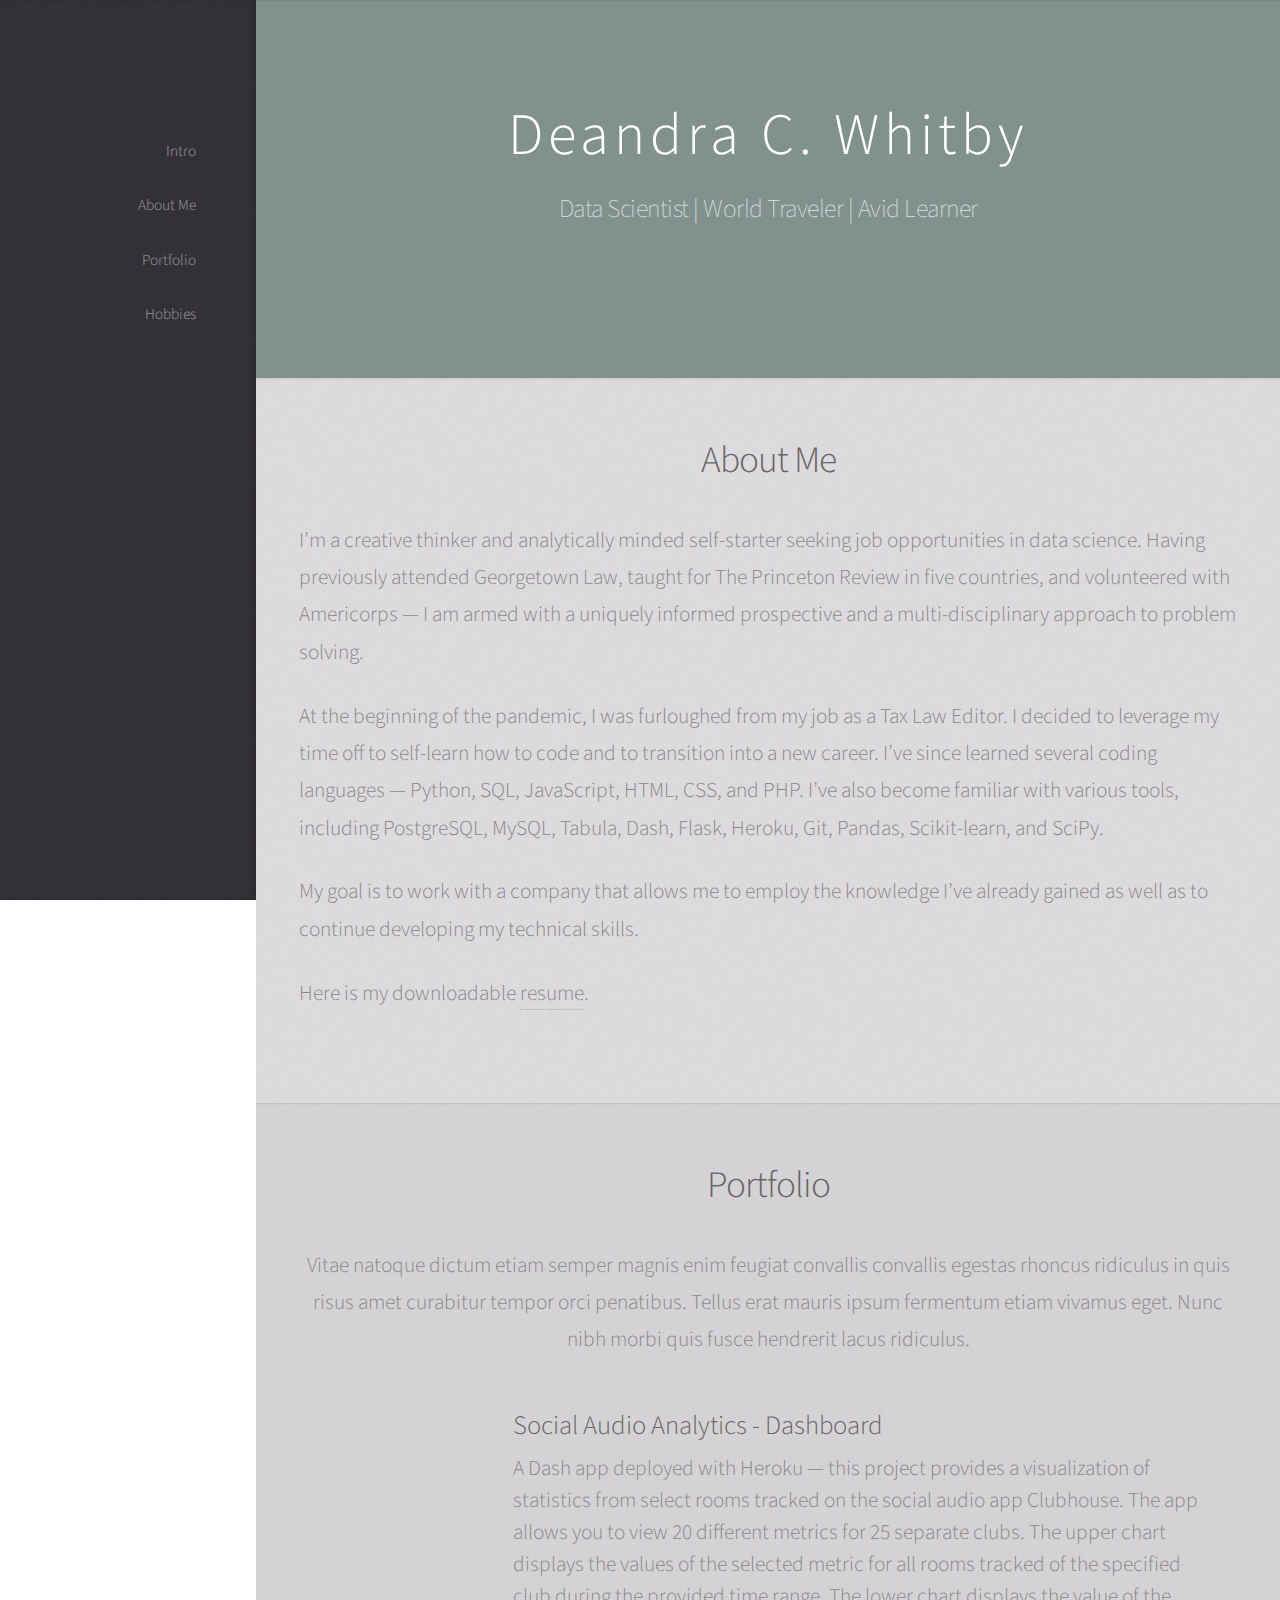
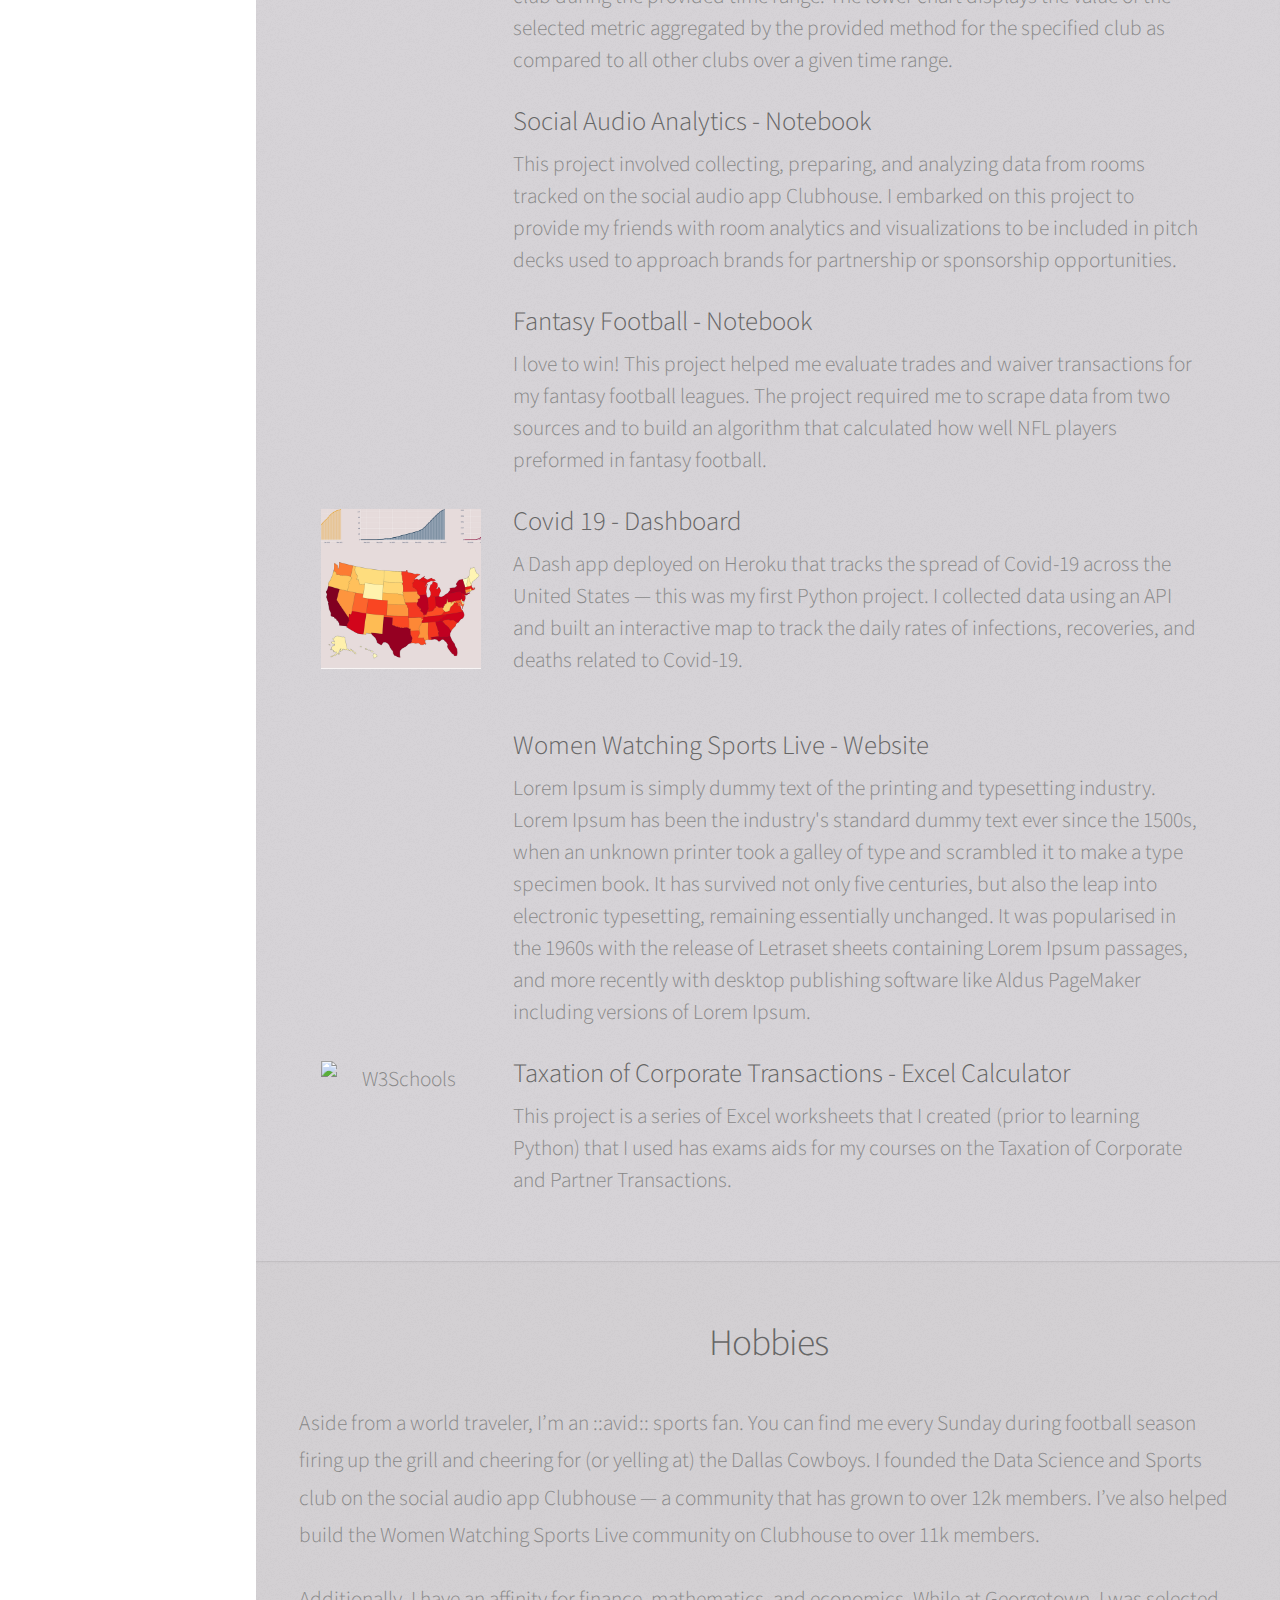
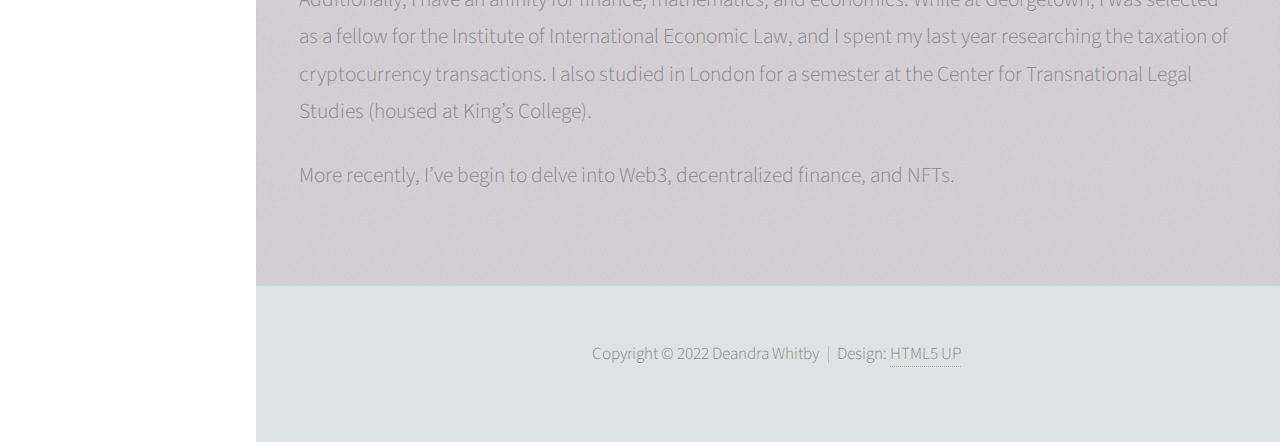
==== index.html @ 850e88bf "Site Update" ====
<!DOCTYPE HTML>
<!--
	Prologue by HTML5 UP
	html5up.net | @ajlkn
	Free for personal and commercial use under the CCA 3.0 license (html5up.net/license)
-->
<html>
    <head>
		<title>Deandra C. Whitby</title>
		<meta charset="utf-8" />
		<meta name="viewport" content="width=device-width, initial-scale=1, user-scalable=no" />
		<link rel="stylesheet" href="assets/css/main.css" />
		<script src="https://kit.fontawesome.com/0359ef04fc.js" crossorigin="anonymous"></script>
	</head>

    <body class="is-preload">

        <!-- Header -->
            <div id="header">

                <div class="top">

                    <!-- Photo -->
                     <span class="image avatar"><img src="images/profile.jpg" alt="" /></span>
                    
                    <!-- Nav -->
                    <nav id="nav">
                        <ul>
                            <li><a href="#top" id="top-link"><span class="icon solid fa-home">Intro</span></a></li>
                            <li><a href="#about" id="about-link"><span class="icon solid fa-user">About Me</span></a></li>
                            <li><a href="#portfolio" id="portfolio-link"><span class="icon solid fa-th">Portfolio</span></a></li>
                            <li><a href="#hobbies" id="hobbies-link"><span class="icon solid fa-football">Hobbies</span></a></li>
                        </ul>
                    </nav>
                
                </div>


                <div class="bottom">

                    <!-- Social Icons -->
                    <ul class="icons">
                        <li><a href="https://www.linkedin.com/in/deandrawhitby/" class="icon brands fa-linkedin fa-xl"><span class="label">LinkedIn</span></a></li>
                        <li><a href="https://github.com/deoncarlette/Portfolio" class="icon brands fa-github fa-xl"><span class="label">GitHub</span></a></li>
                        <li><a href="https://gitlab.com/deoncarlette" class="icon brands fa-gitlab fa-xl"><span class="label">GitLab</span></a></li>
                        <li><a href="mailto:inquiry@deandrawhitby.com" class="icon solid fa-envelope fa-xl"><span class="label">Email</span></a></li>
                    </ul>

                </div>

            </div>

		<!-- Main -->
            <div id="main">

                <!-- Intro -->
                    <section id="top" class="one dark cover">
                        <div class="container">

                            <header>
                                <h1 class="alt"><strong>Deandra C. Whitby</strong></h1>
                                <p class="cover">Data Scientist | World Traveler | Avid Learner</p>
                            </header>

                        </div>
                    </section>
                    
                <!-- About Me -->
					<section id="about" class="two">
						<div class="container">

							<header>
								<h2>About Me</h2>
							</header>

							<p class="bio">I’m a creative thinker and analytically minded self-starter seeking job opportunities in 
								data science. Having previously attended Georgetown Law, taught for The Princeton Review in five
								countries, and volunteered with Americorps — I am armed with a uniquely informed prospective and 
								a multi-disciplinary approach to problem solving.</p>
							<p class="bio">At the beginning of the pandemic, I was furloughed from my job as a Tax Law Editor. I decided to 
								leverage my time off to self-learn how to code and to transition into a new career. I’ve since 
								learned several coding languages — Python, SQL, JavaScript, HTML, CSS, and PHP. I’ve also become 
								familiar with various tools, including PostgreSQL, MySQL, Tabula, Dash, Flask, Heroku, Git, Pandas, 
								Scikit-learn, and SciPy.</p>
							<p class="bio">My goal is to work with a company that allows me to employ the knowledge I’ve already gained as 
								well as to continue developing my technical skills.</p>
							<p class="bio">Here is my downloadable <a href="" download>resume</a>.</p>

						</div>
					</section>

                <!-- Portfolio -->
					<section id="portfolio" class="three">
						<div class="container">

							<header>
								<h2>Portfolio</h2>
							</header>

							<p>Vitae natoque dictum etiam semper magnis enim feugiat convallis convallis
								egestas rhoncus ridiculus in quis risus amet curabitur tempor orci penatibus.
								Tellus erat mauris ipsum fermentum etiam vivamus eget. Nunc nibh morbi quis
								fusce hendrerit lacus ridiculus.</p>
							
							<div class="row">
								<article class="col-3 col-6-mobile work-item">
									<a href="https://social-audio-project.herokuapp.com/" class="image fit thumb" target="_blank"><img src="images/ex1.jpg" alt="" /></a>									
								</article>
								<article class="col-9 col-12-mobile work-item">
									<a href="https://social-audio-project.herokuapp.com/"><h3>Social Audio Analytics - Dashboard</h3></a>
									<p>A Dash app deployed with Heroku — this project provides a visualization of statistics from select rooms 
										tracked on the social audio app Clubhouse. The app allows you to view 20 different metrics for 25 separate 
										clubs. The upper chart displays the values of the selected metric for all rooms tracked of the specified 
										club during the provided time range. The lower chart displays the value of the selected metric aggregated 
										by the provided method for the specified club as compared to all other clubs over a given time range.</p>
								</article>
								<article class="col-3 col-6-mobile work-item">
									<a href="https://nbviewer.org/github/deoncarlette/Portfolio/blob/main/social_audio/social_audio.ipynb" class="image fit thumb" target="_blank"><img src="images/ex2.jpg" alt=""/></a>									
								</article>
								<article class="col-9 col-12-mobile work-item">
									<a href="https://nbviewer.org/github/deoncarlette/Portfolio/blob/main/social_audio/social_audio.ipynb"><h3>Social Audio Analytics - Notebook</h3></a>
									<p>This project involved collecting, preparing, and analyzing data from rooms tracked on the social audio app Clubhouse. 
										I embarked on this project to provide my friends with room analytics and visualizations to be included in pitch decks
										used to approach brands for partnership or sponsorship opportunities.</p>
								</article>
								<article class="col-3 col-6-mobile work-item">
									<a href="https://nbviewer.org/github/deoncarlette/Portfolio/blob/main/fantasy_football/fantasy_football.ipynb" class="image fit thumb" target="_blank"><img src="images/ex3.jpg" alt="" /></a>
								</article>
								<article class="col-9 col-12-mobile work-item">
									<a href="https://nbviewer.org/github/deoncarlette/Portfolio/blob/main/fantasy_football/fantasy_football.ipynb"><h3>Fantasy Football - Notebook</h3></a>
									<p>I love to win! This project helped me evaluate trades and waiver transactions for my fantasy football leagues. 
										The project required me to scrape data from two sources and to build an algorithm that calculated how well NFL 
										players preformed in fantasy football.</p>
								</article>
								<article class="col-3 col-6-mobile work-item">
									<a href="" class="image fit thumb" target="_blank"><img src="images/ex4.png" alt="" /></a>
								</article>
								<article class="col-9 col-12-mobile work-item">
									<a href=""><h3>Covid 19 - Dashboard</h3></a>
									<p>A Dash app deployed on Heroku that tracks the spread of Covid-19 across the United States — this was my first Python 
										project. I collected data using an API and built an interactive map to track the daily rates of infections, 
										recoveries, and deaths related to Covid-19.</p>
								</article>
								<article class="col-3 col-6-mobile work-item">
									<a href="https://www.wwsportslive.club" class="image fit thumb" target="_blank"><img src="images/ex5.jpg" alt="" /></a>
								</article>
								<article class="col-9 col-12-mobile work-item">
									<a href="https://www.wwsportslive.club"><h3>Women Watching Sports Live - Website</h3></a>
									<p>Lorem Ipsum is simply dummy text of the printing and typesetting industry. Lorem Ipsum has been the 
										industry's standard dummy text ever since the 1500s, when an unknown printer took a galley of type 
										and scrambled it to make a type specimen book. It has survived not only five centuries, but also the 
										leap into electronic typesetting, remaining essentially unchanged. It was popularised in the 1960s 
										with the release of Letraset sheets containing Lorem Ipsum passages, and more recently with desktop 
										publishing software like Aldus PageMaker including versions of Lorem Ipsum.</p>
								</article>	
								<article class="col-3 col-6-mobile work-item">
									<a href="/files/ Tax Calculators.xlsx" download class="image fit thumb" target="_blank"><img src="/images/ex6.jpg" alt="W3Schools"></a>
									<!-- <a href="" class="image fit thumb" target="_blank"><img src="images/pic07.jpg" alt="" /></a> -->
								</article>
								<article class="col-9 col-12-mobile work-item">
									<a href="/files/ Tax Calculators.xlsx" download><h3>Taxation of Corporate Transactions - Excel Calculator</h3></a></a>
									<p>This project is a series of Excel worksheets that I created (prior to learning Python) that I used has 
										exams aids for my courses on the Taxation of Corporate and Partner Transactions. </p>
								</article>
												
							</div>

                        </div>         
                    </section>

				<!-- Hobbies -->
					<section id="hobbies" class="four">
						<div class="container">

							<header>
								<h2>Hobbies</h2>
							</header>

							<p class="bio">Aside from a world traveler, I’m an ::avid:: sports fan. You can find me every Sunday during football season 
								firing up the grill and cheering for (or yelling at) the Dallas Cowboys. I founded the Data Science and Sports club on the 
								social audio app Clubhouse — a community that has grown to over 12k members. I’ve also helped build the Women Watching Sports 
								Live community on Clubhouse to over 11k members.</p>
							<p class="bio">Additionally, I have an affinity for finance, mathematics, and economics. While at Georgetown, I was selected as a 
								fellow for the Institute of International Economic Law, and I spent my last year researching the taxation of cryptocurrency 
								transactions. I also studied in London for a semester at the Center for Transnational Legal Studies (housed at King’s College).</p>
							<p class="bio">More recently, I’ve begin to delve into Web3, decentralized finance, and NFTs.</p>
						</div>
					</section>


			<!-- Footer -->
				<div id="footer">

					<!-- Copyright -->
						<ul class="copyright">
							<li>Copyright &copy; 2022 Deandra Whitby</li><li>Design: <a href="http://html5up.net">HTML5 UP</a></li>
						</ul>

				</div>

			<!-- Scripts -->
				<script src="assets/js/jquery.min.js"></script>
				<script src="assets/js/jquery.scrolly.min.js"></script>
				<script src="assets/js/jquery.scrollex.min.js"></script>
				<script src="assets/js/browser.min.js"></script>
				<script src="assets/js/breakpoints.min.js"></script>
				<script src="assets/js/util.js"></script>
				<script src="assets/js/main.js"></script>  
                
                
            </div>

    </body>

</html>
---- assets/css/main.css ----
/* @import url("fontawesome-all.min.css"); */
@import url("https://fonts.googleapis.com/css?family=Source+Sans+Pro:300,300italic,400,600");

/*
	Prologue by HTML5 UP
	html5up.net | @ajlkn
	Free for personal and commercial use under the CCA 3.0 license (html5up.net/license)
*/

html, body, div, span, applet, object,
iframe, h1, h2, h3, h4, h5, h6, p, blockquote,
pre, a, abbr, acronym, address, big, cite,
code, del, dfn, em, img, ins, kbd, q, s, samp,
small, strike, strong, sub, sup, tt, var, b,
u, i, center, dl, dt, dd, ol, ul, li, fieldset,
form, label, legend, table, caption, tbody,
tfoot, thead, tr, th, td, article, aside,
canvas, details, embed, figure, figcaption,
footer, header, hgroup, menu, nav, output, ruby,
section, summary, time, mark, audio, video {
	margin: 0;
	padding: 0;
	border: 0;
	font-size: 100%;
	font: inherit;
	vertical-align: baseline;}

article, aside, details, figcaption, figure,
footer, header, hgroup, menu, nav, section {
	display: block;}

body {
	line-height: 1;
}

ol, ul {
	list-style: none;
}

/* blockquote, q {
	quotes: none;
}

	blockquote:before, blockquote:after, q:before, q:after {
		content: '';
		content: none;
	}

table {
	border-collapse: collapse;
	border-spacing: 0;
} */

body {
	-webkit-text-size-adjust: none;
}
/* 
mark {
	background-color: transparent;
	color: inherit;
} */

input::-moz-focus-inner {
	border: 0;
	padding: 0;
}

input, select, textarea {
	-moz-appearance: none;
	-webkit-appearance: none;
	-ms-appearance: none;
	appearance: none;
}

/* Basic */

	html {
		box-sizing: border-box;
	}

	*, *:before, *:after {
		box-sizing: inherit;
	}

	body {
		background: #fff;
		font-family: 'Source Sans Pro', sans-serif;
		font-size: 19pt;
		font-weight: 300;
		line-height: 1.75em;
		color: #888;
	}

		body.is-preload *, body.is-preload *:before, body.is-preload *:after {
			-moz-animation: none !important;
			-webkit-animation: none !important;
			-ms-animation: none !important;
			animation: none !important;
			-moz-transition: none !important;
			-webkit-transition: none !important;
			-ms-transition: none !important;
			transition: none !important;
		}

	/* input, textarea, select {
		font-family: 'Source Sans Pro', sans-serif;
		font-size: 19pt;
		font-weight: 300;
		line-height: 1.75em;
		color: #888;
	} */

	h1, h2, h3, h4, h5, h6 {
		font-weight: 300;
		color: #666;
		line-height: 1em;
	}

		h1 {
			font-size: 2.75em;
			font-weight: 600;
			letter-spacing: 5px;
		}

	h1 a, h2 a, h3 a, h4 a, h5 a, h6 a {
		color: inherit;
		text-decoration: none;
	}

		h1 a strong, h2 a strong, h3 a strong, h4 a strong, h5 a strong, h6 a strong {
			color: #333;
		}

	h2 {
		padding: 0 0 0 0;
		font-size: 1.75em;
		letter-spacing: -1px;
	}

		h2.alt {
			color: #888;
		}

			h2.alt strong {
				color: #666;
			}

	h3 {
		font-size: 1.5em;
	}

	header {
		margin: 0 0 2em 0;
	}

		header > p {
			margin: 1em 0 0 0;
		}

	footer {
		margin: 2em 0 0 0;
	}

	strong, b {
		font-weight: 300;
		color: #666;
	}

	em, i {
		font-style: italic;
	}

	a {
		text-decoration: none;
		color: inherit;
		border-bottom: dotted 1px rgba(128, 128, 128, 0.5);
		-moz-transition: color 0.35s ease-in-out, border-bottom-color 0.35s ease-in-out;
		-webkit-transition: color 0.35s ease-in-out, border-bottom-color 0.35s ease-in-out;
		-ms-transition: color 0.35s ease-in-out, border-bottom-color 0.35s ease-in-out;
		transition: color 0.35s ease-in-out, border-bottom-color 0.35s ease-in-out;
		outline: 0;
	}

		a:hover {
			color: #E27689;
			border-bottom-color: rgba(255, 255, 255, 0);
		}

	/* sub {
		position: relative;
		top: 0.5em;
		font-size: 0.8em;
	}

	sup {
		position: relative;
		top: -0.5em;
		font-size: 0.8em;
	}

	hr {
		border: 0;
		border-top: solid 1px #ddd;
	} */

	/* blockquote {
		border-left: solid 0.5em #ddd;
		padding: 1em 0 1em 2em;
		font-style: italic;
	} */

	p, ul, ol, dl, table {
		margin-bottom: 2em;
	}

	p.cover {
		font-weight: 200;
		font-size: 1.2em;
		letter-spacing: -.5px;
	}

	p.bio {
		font-size: 1em;
		text-align: left;
		margin: 0 0 1.25em 0;
	}

	/* br.clear {
		clear: both;
	} */

	/* Image */

	.image {
		display: inline-block;
		border: 0;
	}

		.image img {
			display: block;
			width: 100%;
		}

		.image.avatar {
			position: relative;
			margin: 1.5em 1em 1.5em 1em;
			min-height: 48px;
			cursor: default;
			background: #222629;
		}

			/* .image.avatar img {
				width: 48px;
				height: 48px;
			} */

		.image.fit {
			display: block;
			width: 100%;
		}

		.image.featured {
			display: block;
			width: 100%;
			margin: 0 0 2em 0;
		}

		.image.left {
			float: left;
			margin: 0 2em 2em 0;
		}

		.image.centered {
			display: block;
			margin: 0 0 2em 0;
		}

			.image.centered img {
				margin: 0 auto;
				width: auto;
			}

/* Container */

.container {
	margin: 0 auto;
	max-width: 100%;
	width: 1800px;
}

	@media screen and (min-width: 961px) and (max-width: 1880px) {

		.container {
			width: 1200px;
		}

	}

	@media screen and (min-width: 961px) and (max-width: 1620px) {

		.container {
			width: 1080px;
		}

	}

	@media screen and (min-width: 961px) and (max-width: 1320px) {

		.container {
			width: 100%;
		}

	}

	@media screen and (max-width: 960px) {

		.container {
			width: 100%;
		}

	}

	@media screen and (max-width: 736px) {

		.container {
			width: 100%;
		}

	}

/* Row */

	.row {
		display: flex;
		flex-wrap: wrap;
		box-sizing: border-box;
		align-items: stretch;
	}

		.row > * {
			box-sizing: border-box;
		}

		.row.gtr-uniform > * > :last-child {
			margin-bottom: 0;
		}

		.row.aln-left {
			justify-content: flex-start;
		}

		.row.aln-center {
			justify-content: center;
		}

		.row.aln-right {
			justify-content: flex-end;
		}

		.row.aln-top {
			align-items: flex-start;
		}

		.row.aln-middle {
			align-items: center;
		}

		.row.aln-bottom {
			align-items: flex-end;
		}

		.row > .imp {
			order: -1;
		}

		.row > .col-1 {
			width: 8.33333%;
		}

		.row > .off-1 {
			margin-left: 8.33333%;
		}

		.row > .col-2 {
			width: 16.66667%;
		}

		.row > .off-2 {
			margin-left: 16.66667%;
		}

		.row > .col-3 {
			width: 20%;
			padding: 1.5em 1.5em 0 0;
			margin-left: 2em;
		}

		.row > .off-3 {
			margin-left: 25%;
		}

		.row > .col-4 {
			width: 33.33333%;
		}

		.row > .off-4 {
			margin-left: 33.33333%;
		}

		.row > .col-5 {
			width: 41.66667%;
		}

		.row > .off-5 {
			margin-left: 41.66667%;
		}

		.row > .col-6 {
			width: 50%;
		}

		.row > .off-6 {
			margin-left: 50%;
		}

		.row > .col-7 {
			width: 58.33333%;
		}

		.row > .off-7 {
			margin-left: 58.33333%;
		}

		.row > .col-8 {
			width: 66.66667%;
		}

		.row > .off-8 {
			margin-left: 66.66667%;
		}

		.row > .col-9 {
			width: 75%;
			padding: 1.5em 1.5em 0 0;
		}

		.row > .off-9 {
			margin-left: 75%;
		}

		.row > .col-10 {
			width: 83.33333%;
		}

		.row > .off-10 {
			margin-left: 83.33333%;
		}

		.row > .col-11 {
			width: 91.66667%;
		}

		.row > .off-11 {
			margin-left: 91.66667%;
		}

		.row > .col-12 {
			width: 100%;
		}

		.row > .off-12 {
			margin-left: 100%;
		}

		.row.gtr-0 {
			margin-top: 0px;
			margin-left: 0px;
		}

			.row.gtr-0 > * {
				padding: 0px 0 0 0px;
			}

			.row.gtr-0.gtr-uniform {
				margin-top: 0px;
			}

				.row.gtr-0.gtr-uniform > * {
					padding-top: 0px;
				}

		.row.gtr-25 {
			margin-top: -10px;
			margin-left: -10px;
		}

			.row.gtr-25 > * {
				padding: 10px 0 0 10px;
			}

			.row.gtr-25.gtr-uniform {
				margin-top: -10px;
			}

				.row.gtr-25.gtr-uniform > * {
					padding-top: 10px;
				}

		.row.gtr-50 {
			margin-top: -20px;
			margin-left: -20px;
		}

			.row.gtr-50 > * {
				padding: 20px 0 0 20px;
			}

			.row.gtr-50.gtr-uniform {
				margin-top: -20px;
			}

				.row.gtr-50.gtr-uniform > * {
					padding-top: 20px;
				}

		.row {
			margin-top: -40px;
			margin-left: -40px;
		}

			.row > * {
				padding: 40px 0 0 40px;
			}

			.row.gtr-uniform {
				margin-top: -40px;
			}

				.row.gtr-uniform > * {
					padding-top: 40px;
				}

		.row.gtr-150 {
			margin-top: -60px;
			margin-left: -60px;
		}

			.row.gtr-150 > * {
				padding: 60px 0 0 60px;
			}

			.row.gtr-150.gtr-uniform {
				margin-top: -60px;
			}

				.row.gtr-150.gtr-uniform > * {
					padding-top: 60px;
				}

		.row.gtr-200 {
			margin-top: -80px;
			margin-left: -80px;
		}

			.row.gtr-200 > * {
				padding: 80px 0 0 80px;
			}

			.row.gtr-200.gtr-uniform {
				margin-top: -80px;
			}

				.row.gtr-200.gtr-uniform > * {
					padding-top: 80px;
				}

		@media screen and (min-width: 961px) and (max-width: 1880px) {

			.row {
				display: flex;
				flex-wrap: wrap;
				box-sizing: border-box;
				align-items: stretch;
			}

				.row > * {
					box-sizing: border-box;
				}

				.row.gtr-uniform > * > :last-child {
					margin-bottom: 0;
				}

				.row.aln-left {
					justify-content: flex-start;
				}

				.row.aln-center {
					justify-content: center;
				}

				.row.aln-right {
					justify-content: flex-end;
				}

				.row.aln-top {
					align-items: flex-start;
				}

				.row.aln-middle {
					align-items: center;
				}

				.row.aln-bottom {
					align-items: flex-end;
				}

				.row > .imp-wide {
					order: -1;
				}

				.row > .col-1-wide {
					width: 8.33333%;
				}

				.row > .off-1-wide {
					margin-left: 8.33333%;
				}

				.row > .col-2-wide {
					width: 16.66667%;
				}

				.row > .off-2-wide {
					margin-left: 16.66667%;
				}

				.row > .col-3-wide {
					width: 25%;
				}

				.row > .off-3-wide {
					margin-left: 25%;
				}

				.row > .col-4-wide {
					width: 33.33333%;
				}

				.row > .off-4-wide {
					margin-left: 33.33333%;
				}

				.row > .col-5-wide {
					width: 41.66667%;
				}

				.row > .off-5-wide {
					margin-left: 41.66667%;
				}

				.row > .col-6-wide {
					width: 50%;
				}

				.row > .off-6-wide {
					margin-left: 50%;
				}

				.row > .col-7-wide {
					width: 58.33333%;
				}

				.row > .off-7-wide {
					margin-left: 58.33333%;
				}

				.row > .col-8-wide {
					width: 66.66667%;
				}

				.row > .off-8-wide {
					margin-left: 66.66667%;
				}

				.row > .col-9-wide {
					width: 75%;
				}

				.row > .off-9-wide {
					margin-left: 75%;
				}

				.row > .col-10-wide {
					width: 83.33333%;
				}

				.row > .off-10-wide {
					margin-left: 83.33333%;
				}

				.row > .col-11-wide {
					width: 91.66667%;
				}

				.row > .off-11-wide {
					margin-left: 91.66667%;
				}

				.row > .col-12-wide {
					width: 100%;
				}

				.row > .off-12-wide {
					margin-left: 100%;
				}

				.row.gtr-0 {
					margin-top: 0px;
					margin-left: 0px;
				}

					.row.gtr-0 > * {
						padding: 0px 0 0 0px;
					}

					.row.gtr-0.gtr-uniform {
						margin-top: 0px;
					}

						.row.gtr-0.gtr-uniform > * {
							padding-top: 0px;
						}

				.row.gtr-25 {
					margin-top: -10px;
					margin-left: -10px;
				}

					.row.gtr-25 > * {
						padding: 10px 0 0 10px;
					}

					.row.gtr-25.gtr-uniform {
						margin-top: -10px;
					}

						.row.gtr-25.gtr-uniform > * {
							padding-top: 10px;
						}

				.row.gtr-50 {
					margin-top: -20px;
					margin-left: -20px;
				}

					.row.gtr-50 > * {
						padding: 20px 0 0 20px;
					}

					.row.gtr-50.gtr-uniform {
						margin-top: -20px;
					}

						.row.gtr-50.gtr-uniform > * {
							padding-top: 20px;
						}

				.row {
					margin-top: -40px;
					margin-left: -40px;
				}

					.row > * {
						padding: 40px 0 0 40px;
					}

					.row.gtr-uniform {
						margin-top: -40px;
					}

						.row.gtr-uniform > * {
							padding-top: 40px;
						}

				.row.gtr-150 {
					margin-top: -60px;
					margin-left: -60px;
				}

					.row.gtr-150 > * {
						padding: 60px 0 0 60px;
					}

					.row.gtr-150.gtr-uniform {
						margin-top: -60px;
					}

						.row.gtr-150.gtr-uniform > * {
							padding-top: 60px;
						}

				.row.gtr-200 {
					margin-top: -80px;
					margin-left: -80px;
				}

					.row.gtr-200 > * {
						padding: 80px 0 0 80px;
					}

					.row.gtr-200.gtr-uniform {
						margin-top: -80px;
					}

						.row.gtr-200.gtr-uniform > * {
							padding-top: 80px;
						}

		}

		@media screen and (min-width: 961px) and (max-width: 1620px) {

			.row {
				display: flex;
				flex-wrap: wrap;
				box-sizing: border-box;
				align-items: stretch;
			}

				.row > * {
					box-sizing: border-box;
				}

				.row.gtr-uniform > * > :last-child {
					margin-bottom: 0;
				}

				.row.aln-left {
					justify-content: flex-start;
				}

				.row.aln-center {
					justify-content: center;
				}

				.row.aln-right {
					justify-content: flex-end;
				}

				.row.aln-top {
					align-items: flex-start;
				}

				.row.aln-middle {
					align-items: center;
				}

				.row.aln-bottom {
					align-items: flex-end;
				}

				.row > .imp-normal {
					order: -1;
				}

				.row > .col-1-normal {
					width: 8.33333%;
				}

				.row > .off-1-normal {
					margin-left: 8.33333%;
				}

				.row > .col-2-normal {
					width: 16.66667%;
				}

				.row > .off-2-normal {
					margin-left: 16.66667%;
				}

				.row > .col-3-normal {
					width: 25%;
				}

				.row > .off-3-normal {
					margin-left: 25%;
				}

				.row > .col-4-normal {
					width: 33.33333%;
				}

				.row > .off-4-normal {
					margin-left: 33.33333%;
				}

				.row > .col-5-normal {
					width: 41.66667%;
				}

				.row > .off-5-normal {
					margin-left: 41.66667%;
				}

				.row > .col-6-normal {
					width: 50%;
				}

				.row > .off-6-normal {
					margin-left: 50%;
				}

				.row > .col-7-normal {
					width: 58.33333%;
				}

				.row > .off-7-normal {
					margin-left: 58.33333%;
				}

				.row > .col-8-normal {
					width: 66.66667%;
				}

				.row > .off-8-normal {
					margin-left: 66.66667%;
				}

				.row > .col-9-normal {
					width: 75%;
				}

				.row > .off-9-normal {
					margin-left: 75%;
				}

				.row > .col-10-normal {
					width: 83.33333%;
				}

				.row > .off-10-normal {
					margin-left: 83.33333%;
				}

				.row > .col-11-normal {
					width: 91.66667%;
				}

				.row > .off-11-normal {
					margin-left: 91.66667%;
				}

				.row > .col-12-normal {
					width: 100%;
				}

				.row > .off-12-normal {
					margin-left: 100%;
				}

				.row.gtr-0 {
					margin-top: 0px;
					margin-left: 0px;
				}

					.row.gtr-0 > * {
						padding: 0px 0 0 0px;
					}

					.row.gtr-0.gtr-uniform {
						margin-top: 0px;
					}

						.row.gtr-0.gtr-uniform > * {
							padding-top: 0px;
						}

				.row.gtr-25 {
					margin-top: -10px;
					margin-left: -10px;
				}

					.row.gtr-25 > * {
						padding: 10px 0 0 10px;
					}

					.row.gtr-25.gtr-uniform {
						margin-top: -10px;
					}

						.row.gtr-25.gtr-uniform > * {
							padding-top: 10px;
						}

				.row.gtr-50 {
					margin-top: -20px;
					margin-left: -20px;
				}

					.row.gtr-50 > * {
						padding: 20px 0 0 20px;
					}

					.row.gtr-50.gtr-uniform {
						margin-top: -20px;
					}

						.row.gtr-50.gtr-uniform > * {
							padding-top: 20px;
						}

				.row {
					margin-top: -40px;
					margin-left: -40px;
				}

					.row > * {
						padding: 40px 0 0 40px;
					}

					.row.gtr-uniform {
						margin-top: -40px;
					}

						.row.gtr-uniform > * {
							padding-top: 40px;
						}

				.row.gtr-150 {
					margin-top: -60px;
					margin-left: -60px;
				}

					.row.gtr-150 > * {
						padding: 60px 0 0 60px;
					}

					.row.gtr-150.gtr-uniform {
						margin-top: -60px;
					}

						.row.gtr-150.gtr-uniform > * {
							padding-top: 60px;
						}

				.row.gtr-200 {
					margin-top: -80px;
					margin-left: -80px;
				}

					.row.gtr-200 > * {
						padding: 80px 0 0 80px;
					}

					.row.gtr-200.gtr-uniform {
						margin-top: -80px;
					}

						.row.gtr-200.gtr-uniform > * {
							padding-top: 80px;
						}

		}

		@media screen and (min-width: 961px) and (max-width: 1320px) {

			.row {
				display: flex;
				flex-wrap: wrap;
				box-sizing: border-box;
				align-items: stretch;
			}

				.row > * {
					box-sizing: border-box;
				}

				.row.gtr-uniform > * > :last-child {
					margin-bottom: 0;
				}

				.row.aln-left {
					justify-content: flex-start;
				}

				.row.aln-center {
					justify-content: center;
				}

				.row.aln-right {
					justify-content: flex-end;
				}

				.row.aln-top {
					align-items: flex-start;
				}

				.row.aln-middle {
					align-items: center;
				}

				.row.aln-bottom {
					align-items: flex-end;
				}

				.row > .imp-narrow {
					order: -1;
				}

				.row > .col-1-narrow {
					width: 8.33333%;
				}

				.row > .off-1-narrow {
					margin-left: 8.33333%;
				}

				.row > .col-2-narrow {
					width: 16.66667%;
				}

				.row > .off-2-narrow {
					margin-left: 16.66667%;
				}

				.row > .col-3-narrow {
					width: 25%;
				}

				.row > .off-3-narrow {
					margin-left: 25%;
				}

				.row > .col-4-narrow {
					width: 33.33333%;
				}

				.row > .off-4-narrow {
					margin-left: 33.33333%;
				}

				.row > .col-5-narrow {
					width: 41.66667%;
				}

				.row > .off-5-narrow {
					margin-left: 41.66667%;
				}

				.row > .col-6-narrow {
					width: 50%;
				}

				.row > .off-6-narrow {
					margin-left: 50%;
				}

				.row > .col-7-narrow {
					width: 58.33333%;
				}

				.row > .off-7-narrow {
					margin-left: 58.33333%;
				}

				.row > .col-8-narrow {
					width: 66.66667%;
				}

				.row > .off-8-narrow {
					margin-left: 66.66667%;
				}

				.row > .col-9-narrow {
					width: 75%;
				}

				.row > .off-9-narrow {
					margin-left: 75%;
				}

				.row > .col-10-narrow {
					width: 83.33333%;
				}

				.row > .off-10-narrow {
					margin-left: 83.33333%;
				}

				.row > .col-11-narrow {
					width: 91.66667%;
				}

				.row > .off-11-narrow {
					margin-left: 91.66667%;
				}

				.row > .col-12-narrow {
					width: 100%;
				}

				.row > .off-12-narrow {
					margin-left: 100%;
				}

				.row.gtr-0 {
					margin-top: 0px;
					margin-left: 0px;
				}

					.row.gtr-0 > * {
						padding: 0px 0 0 0px;
					}

					.row.gtr-0.gtr-uniform {
						margin-top: 0px;
					}

						.row.gtr-0.gtr-uniform > * {
							padding-top: 0px;
						}

				.row.gtr-25 {
					margin-top: -5px;
					margin-left: -5px;
				}

					.row.gtr-25 > * {
						padding: 5px 0 0 5px;
					}

					.row.gtr-25.gtr-uniform {
						margin-top: -5px;
					}

						.row.gtr-25.gtr-uniform > * {
							padding-top: 5px;
						}

				.row.gtr-50 {
					margin-top: -10px;
					margin-left: -10px;
				}

					.row.gtr-50 > * {
						padding: 10px 0 0 10px;
					}

					.row.gtr-50.gtr-uniform {
						margin-top: -10px;
					}

						.row.gtr-50.gtr-uniform > * {
							padding-top: 10px;
						}

				.row {
					margin-top: -20px;
					margin-left: -20px;
				}

					.row > * {
						padding: 20px 0 0 20px;
					}

					.row.gtr-uniform {
						margin-top: -20px;
					}

						.row.gtr-uniform > * {
							padding-top: 20px;
						}

				.row.gtr-150 {
					margin-top: -30px;
					margin-left: -30px;
				}

					.row.gtr-150 > * {
						padding: 30px 0 0 30px;
					}

					.row.gtr-150.gtr-uniform {
						margin-top: -30px;
					}

						.row.gtr-150.gtr-uniform > * {
							padding-top: 30px;
						}

				.row.gtr-200 {
					margin-top: -40px;
					margin-left: -40px;
				}

					.row.gtr-200 > * {
						padding: 40px 0 0 40px;
					}

					.row.gtr-200.gtr-uniform {
						margin-top: -40px;
					}

						.row.gtr-200.gtr-uniform > * {
							padding-top: 40px;
						}

		}

		@media screen and (max-width: 960px) {

			.row {
				display: flex;
				flex-wrap: wrap;
				box-sizing: border-box;
				align-items: stretch;
			}

				.row > * {
					box-sizing: border-box;
				}

				.row.gtr-uniform > * > :last-child {
					margin-bottom: 0;
				}

				.row.aln-left {
					justify-content: flex-start;
				}

				.row.aln-center {
					justify-content: center;
				}

				.row.aln-right {
					justify-content: flex-end;
				}

				.row.aln-top {
					align-items: flex-start;
				}

				.row.aln-middle {
					align-items: center;
				}

				.row.aln-bottom {
					align-items: flex-end;
				}

				.row > .imp-narrower {
					order: -1;
				}

				.row > .col-1-narrower {
					width: 8.33333%;
				}

				.row > .off-1-narrower {
					margin-left: 8.33333%;
				}

				.row > .col-2-narrower {
					width: 16.66667%;
				}

				.row > .off-2-narrower {
					margin-left: 16.66667%;
				}

				.row > .col-3-narrower {
					width: 25%;
				}

				.row > .off-3-narrower {
					margin-left: 25%;
				}

				.row > .col-4-narrower {
					width: 33.33333%;
				}

				.row > .off-4-narrower {
					margin-left: 33.33333%;
				}

				.row > .col-5-narrower {
					width: 41.66667%;
				}

				.row > .off-5-narrower {
					margin-left: 41.66667%;
				}

				.row > .col-6-narrower {
					width: 50%;
				}

				.row > .off-6-narrower {
					margin-left: 50%;
				}

				.row > .col-7-narrower {
					width: 58.33333%;
				}

				.row > .off-7-narrower {
					margin-left: 58.33333%;
				}

				.row > .col-8-narrower {
					width: 66.66667%;
				}

				.row > .off-8-narrower {
					margin-left: 66.66667%;
				}

				.row > .col-9-narrower {
					width: 75%;
				}

				.row > .off-9-narrower {
					margin-left: 75%;
				}

				.row > .col-10-narrower {
					width: 83.33333%;
				}

				.row > .off-10-narrower {
					margin-left: 83.33333%;
				}

				.row > .col-11-narrower {
					width: 91.66667%;
				}

				.row > .off-11-narrower {
					margin-left: 91.66667%;
				}

				.row > .col-12-narrower {
					width: 100%;
				}

				.row > .off-12-narrower {
					margin-left: 100%;
				}

				.row.gtr-0 {
					margin-top: 0px;
					margin-left: 0px;
				}

					.row.gtr-0 > * {
						padding: 0px 0 0 0px;
					}

					.row.gtr-0.gtr-uniform {
						margin-top: 0px;
					}

						.row.gtr-0.gtr-uniform > * {
							padding-top: 0px;
						}

				.row.gtr-25 {
					margin-top: -5px;
					margin-left: -5px;
				}

					.row.gtr-25 > * {
						padding: 5px 0 0 5px;
					}

					.row.gtr-25.gtr-uniform {
						margin-top: -5px;
					}

						.row.gtr-25.gtr-uniform > * {
							padding-top: 5px;
						}

				.row.gtr-50 {
					margin-top: -10px;
					margin-left: -10px;
				}

					.row.gtr-50 > * {
						padding: 10px 0 0 10px;
					}

					.row.gtr-50.gtr-uniform {
						margin-top: -10px;
					}

						.row.gtr-50.gtr-uniform > * {
							padding-top: 10px;
						}

				.row {
					margin-top: -20px;
					margin-left: -20px;
				}

					.row > * {
						padding: 20px 0 0 20px;
					}

					.row.gtr-uniform {
						margin-top: -20px;
					}

						.row.gtr-uniform > * {
							padding-top: 20px;
						}

				.row.gtr-150 {
					margin-top: -30px;
					margin-left: -30px;
				}

					.row.gtr-150 > * {
						padding: 30px 0 0 30px;
					}

					.row.gtr-150.gtr-uniform {
						margin-top: -30px;
					}

						.row.gtr-150.gtr-uniform > * {
							padding-top: 30px;
						}

				.row.gtr-200 {
					margin-top: -40px;
					margin-left: -40px;
				}

					.row.gtr-200 > * {
						padding: 40px 0 0 40px;
					}

					.row.gtr-200.gtr-uniform {
						margin-top: -40px;
					}

						.row.gtr-200.gtr-uniform > * {
							padding-top: 40px;
						}

		}

		@media screen and (max-width: 736px) {

			.row {
				display: flex;
				flex-wrap: wrap;
				box-sizing: border-box;
				align-items: stretch;
			}

				.row > * {
					box-sizing: border-box;
				}

				.row.gtr-uniform > * > :last-child {
					margin-bottom: 0;
				}

				.row.aln-left {
					justify-content: flex-start;
				}

				.row.aln-center {
					justify-content: center;
				}

				.row.aln-right {
					justify-content: flex-end;
				}

				.row.aln-top {
					align-items: flex-start;
				}

				.row.aln-middle {
					align-items: center;
				}

				.row.aln-bottom {
					align-items: flex-end;
				}

				.row > .imp-mobile {
					order: -1;
				}

				.row > .col-1-mobile {
					width: 8.33333%;
				}

				.row > .off-1-mobile {
					margin-left: 8.33333%;
				}

				.row > .col-2-mobile {
					width: 16.66667%;
				}

				.row > .off-2-mobile {
					margin-left: 16.66667%;
				}

				.row > .col-3-mobile {
					width: 25%;
				}

				.row > .off-3-mobile {
					margin-left: 25%;
				}

				.row > .col-4-mobile {
					width: 33.33333%;
				}

				.row > .off-4-mobile {
					margin-left: 33.33333%;
				}

				.row > .col-5-mobile {
					width: 41.66667%;
				}

				.row > .off-5-mobile {
					margin-left: 41.66667%;
				}

				.row > .col-6-mobile {
					width: 50%;
				}

				.row > .off-6-mobile {
					margin-left: 50%;
				}

				.row > .col-7-mobile {
					width: 58.33333%;
				}

				.row > .off-7-mobile {
					margin-left: 58.33333%;
				}

				.row > .col-8-mobile {
					width: 66.66667%;
				}

				.row > .off-8-mobile {
					margin-left: 66.66667%;
				}

				.row > .col-9-mobile {
					width: 75%;
				}

				.row > .off-9-mobile {
					margin-left: 75%;
				}

				.row > .col-10-mobile {
					width: 83.33333%;
				}

				.row > .off-10-mobile {
					margin-left: 83.33333%;
				}

				.row > .col-11-mobile {
					width: 91.66667%;
				}

				.row > .off-11-mobile {
					margin-left: 91.66667%;
				}

				.row > .col-12-mobile {
					width: 100%;
				}

				.row > .off-12-mobile {
					margin-left: 100%;
				}

				.row.gtr-0 {
					margin-top: 0px;
					margin-left: 0px;
				}

					.row.gtr-0 > * {
						padding: 0px 0 0 0px;
					}

					.row.gtr-0.gtr-uniform {
						margin-top: 0px;
					}

						.row.gtr-0.gtr-uniform > * {
							padding-top: 0px;
						}

				.row.gtr-25 {
					margin-top: -5px;
					margin-left: -5px;
				}

					.row.gtr-25 > * {
						padding: 5px 0 0 5px;
					}

					.row.gtr-25.gtr-uniform {
						margin-top: -5px;
					}

						.row.gtr-25.gtr-uniform > * {
							padding-top: 5px;
						}

				.row.gtr-50 {
					margin-top: -10px;
					margin-left: -10px;
				}

					.row.gtr-50 > * {
						padding: 10px 0 0 10px;
					}

					.row.gtr-50.gtr-uniform {
						margin-top: -10px;
					}

						.row.gtr-50.gtr-uniform > * {
							padding-top: 10px;
						}

				.row {
					margin-top: -20px;
					margin-left: -20px;
				}

					.row > * {
						padding: 20px 0 0 20px;
					}

					.row.gtr-uniform {
						margin-top: -20px;
					}

						.row.gtr-uniform > * {
							padding-top: 20px;
						}

				.row.gtr-150 {
					margin-top: -30px;
					margin-left: -30px;
				}

					.row.gtr-150 > * {
						padding: 30px 0 0 30px;
					}

					.row.gtr-150.gtr-uniform {
						margin-top: -30px;
					}

						.row.gtr-150.gtr-uniform > * {
							padding-top: 30px;
						}

				.row.gtr-200 {
					margin-top: -40px;
					margin-left: -40px;
				}

					.row.gtr-200 > * {
						padding: 40px 0 0 40px;
					}

					.row.gtr-200.gtr-uniform {
						margin-top: -40px;
					}

						.row.gtr-200.gtr-uniform > * {
							padding-top: 40px;
						}

		}

/* Sections */

	section, article {
		margin-bottom: 3em;
	}

		section > :last-child,
		section > .container, section:last-child, article > :last-child,
		article > .container, article:last-child {
			margin-bottom: 0;
		}

		.row > section, .row > article {
			margin-bottom: 0;
		}

/* List */

	ul {
		list-style: disc;
		padding-left: 1em;
	}

		ul li {
			padding-left: 0.5em;
		}

	ol {
		list-style: decimal;
		padding-left: 1.25em;
	}

		ol li {
			padding-left: 0.25em;
		}

/* Icons */

	.icon {
		text-decoration: none;
		text-decoration: none;
	}

		.icon:before {
			-moz-osx-font-smoothing: grayscale;
			-webkit-font-smoothing: antialiased;
			display: inline-block;
			font-style: normal;
			font-variant: normal;
			text-rendering: auto;
			line-height: 1;
			text-transform: none !important;
			font-family: 'Font Awesome 5 Free';
			font-weight: 400;
		}

		.icon:before {
			line-height: inherit;
		}

		.icon > .label {
			display: none;
		}

		.icon.solid:before {
			font-weight: 900;
		}

		.icon.brands:before {
			font-family: 'Font Awesome 5 Brands';
		}

	ul.icons {
		cursor: default;
		list-style: none;
		padding-left: 0;
	}

		ul.icons li {
			display: inline-block;
			padding-left: 0;
		}

		ul.icons a {
			display: inline-block;
			width: 2em;
			height: 2em;
			line-height: 2em;
			text-align: center;
			border: 0;
		}


/* Work Item */

	.work-item {
		margin: 0 0 2em 0;
	}

		.work-item .image {
			margin: 0 0 1.5em 0;
		}

		.work-item h3 {
			font-size: 1.25em;
			margin: 0 0 0.5em 0;
			text-align: left;
		}

		.work-item p {
			font-size: 1em;
			line-height: 1.5em;
			margin: .5em 0 0 0;
			text-align: left;
		}

/* Header */

	#header {
		display: -moz-flex;
		display: -webkit-flex;
		display: -ms-flex;
		display: flex;
		-moz-flex-direction: column;
		-webkit-flex-direction: column;
		-ms-flex-direction: column;
		flex-direction: column;
		-moz-justify-content: space-between;
		-webkit-justify-content: space-between;
		-ms-justify-content: space-between;
		justify-content: space-between;
		background: #222629 url("images/overlay.png");
		box-shadow: inset -0.25em 0 0.25em 0 rgba(0, 0, 0, 0.1);
		color: #fff;
		height: 100%;
		left: 0;
		overflow-y: auto;
		position: fixed;
		text-align: right;
		top: 0;
		width: 20%;
	}

		#header .top {
			-moz-flex-grow: 1;
			-webkit-flex-grow: 1;
			-ms-flex-grow: 1;
			flex-grow: 1;
		}

		#header .bottom {
			-moz-flex-shrink: 0;
			-webkit-flex-shrink: 0;
			-ms-flex-shrink: 0;
			flex-shrink: 0;
			padding: 1.5em 0 0.75em 0;
		}

			#header .bottom > :last-child {
				margin-bottom: 0;
			}

		#header .icons {
			font-size: 0.8em;
			text-align: center;
		}

			#header .icons a {
				color: #41484c;
				-moz-transition: color 0.35s ease-in-out;
				-webkit-transition: color 0.35s ease-in-out;
				-ms-transition: color 0.35s ease-in-out;
				transition: color 0.35s ease-in-out;
			}

				#header .icons a:hover {
					color: #fff;
				}

	/* #logo {
		position: relative;
		margin: 1.75em 1.5em 1.5em 1.5em;
		min-height: 48px;
		cursor: default;
	}

		#logo h1 {
			position: relative;
			color: #fff;
			font-weight: 600;
			font-size: 1em;
			line-height: 1em;
		}

		#logo p {
			position: relative;
			display: block;
			font-size: 0.6em;
			color: rgba(255, 255, 255, 0.5);
			line-height: 1.25em;
			margin: 0.5em 0 0 0;
		}

		#logo .image {
			position: absolute;
			left: 0;
			top: 0;
		} */

	#nav ul {
		list-style: none;
		padding-left: 0;
		margin-bottom: 0;
	}

		#nav ul li {
			padding-left: 0;
		}

			#nav ul li a {
				display: block;
				padding: 0.5em 1.5em 0.5em 1.5em;
				color: rgba(255, 255, 255, 0.5);
				text-decoration: none;
				outline: 0;
				border: 0;
				-moz-transition: none;
				-webkit-transition: none;
				-ms-transition: none;
				transition: none;
			}

				#nav ul li a span {
					position: relative;
					display: block;
					font-size: 0.9em;
				}

					#nav ul li a span:before {
						position: absolute;
						left: 0;
						color: #41484c;
						text-align: center;
						width: 1.25em;
						line-height: 1.75em;
					}

				#nav ul li a.active {
					background: rgba(0, 0, 0, 0.15);
					box-shadow: inset 0 0 0.25em 0 rgba(0, 0, 0, 0.125);
					color: #fff;
				}

					#nav ul li a.active span:before {
						color: #e27689;
					}

/* Footer */

#footer {
	margin-left: 0;
	text-align: center;
	background-color: #dce3e2;
	padding: 3em 0 4em 0;
	box-shadow: inset 0 1px 0 0 rgba(0, 0, 0, 0.05), inset 0 0.1em 0.1em 0 rgba(0, 0, 0, 0.025);
	font-size: 0.8em;
}

	#footer .copyright {
		cursor: default;
		margin: 0;
		padding 0 0 0 2em;
	}

		#footer .copyright li {
			display: inline-block;
			line-height: 1em;
			border-left: solid 1px rgba(128, 128, 128, 0.35);
			padding: 0 0 0 0.5em;
			margin: 0 0 0 0.5em;
		}

			#footer .copyright li:first-child {
				border-left: 0;
				padding-left: 0;
				margin-left: 0;
			}

/* Main */

	#main {
		margin-left: 20%;
	}

		#main > section {
			margin: 0;
			overflow: hidden;
			padding: 4em 0 2em 0;
			box-shadow: inset 0 1px 0 0 rgba(0, 0, 0, 0.05), inset 0 0.1em 0.1em 0 rgba(0, 0, 0, 0.025);
			text-align: center;
			background-image: url("images/overlay.png");
		}

			#main > section.dark {
				color: #ddd;
				color: rgba(255, 255, 255, 0.75);
			}

				#main > section.dark h2, #main > section.dark h3, #main > section.dark h4, #main > section.dark h5, #main > section.dark h6 {
					color: inherit;
				}

				#main > section.dark strong {
					color: #fff;
					border-color: inherit;
				}

				#main > section.dark a {
					color: #fff;
					border-color: inherit;
				}

					#main > section.dark a:hover {
						border-bottom-color: rgba(255, 255, 255, 0);
					}

			#main > section.cover {
				padding: 6em 0 2em 0;
				background-size: cover;
				background-position: center center;
			}

			#main > section.one {
				background-color: #81918E;
				background-image: url("../../images/banner.jpg");
			}

			#main > section.two {
				background-color: #f5fafa;
			}

			#main > section.three {
				background-color: #ecf1f1;
			}

			#main > section.four {
				background-color: #e8edec;
			}













/* Wide */

	@media screen and (min-width: 961px) and (max-width: 1880px) {

		/* Basic */

			body, input, textarea, select {
				font-size: 17pt;
			}

			h1 {
				font-size: 2.75em;
				font-weight: 600;
				letter-spacing: 5px;
			}
			
			p.cover {
				font-weight: 200;
				font-size: 1.2em;
				letter-spacing: -.5px;
			}

		/* Header */

			#header {
				width: 20%;
			}

		/* Footer */

			#footer {
				margin-left: 0;
			}

		/* Main */

			#main {
				margin-left: 20%;
			}

		/* Header */

		
	


	}

/* Normal */

	@media screen and (min-width: 961px) and (max-width: 1620px) {
		
		/* Basic */

			body, input, textarea, select {
				font-size: 17pt;
			}

			h1 {
				font-size: 2.75em;
				font-weight: 600;
				letter-spacing: 5px;
			}
			
			p.cover {
				font-weight: 200;
				font-size: 1.2em;
				letter-spacing: -.5px;
			}


			p.cover {
				font-weight: 150;
				font-size: 1.15em;
				letter-spacing: -.5px;
			}
		
		
		/* Main */

			#main > section {
				padding: 3em 0;
			}

			#main section.cover {
				padding: 5em 0;
			}

	}

/* Narrow */

	@media screen and (min-width: 961px) and (max-width: 1320px) {

		/* Basic */

			body, input, textarea, select {
				font-size: 16pt;
			}

			.container {
				padding: 0 2em 0 2em;
			}

			h1 {
				font-size: 2.75em;
				font-weight: 600;
				letter-spacing: 5px;
			}
			
			p.cover {
				font-weight: 200;
				font-size: 1.2em;
				letter-spacing: -.5px;
			}


		/* Icons */

			ul.icons li a {
				width: 1.75em;
			}

		/* Item */

			.item {
				margin-bottom: 20px;
			}

		/* Header */

			#header {
				width: 20%;
			}

			/* #logo .image {
				position: relative;
				margin: 0 0 0.5em 0;
			} */

			#nav ul li a {
				font-size: 0.8em;
				padding-top: 0.5em;
				padding-bottom: 0.5em;
			}

				#nav ul li a span {
					padding-right: 2.25em;
				}

					#nav ul li a span:before {
						left: 100%;
						margin-left: -1.25em;
						line-height: 2.25em;
					}

		/* Footer */

			#footer {
				margin-left: 0;
			}

		/* Main */

			#main {
				margin-left: 20%;
			}

	}

/* Narrower */

	#headerToggle {
		display: none;
	}

	@media screen and (max-width: 960px) {

		/* Basic */

			html, body {
				overflow-x: hidden;
			}

			body, input, textarea, select {
				font-size: 16pt;
			}

			h1 {
				font-size: 2.75em;
				font-weight: 600;
				letter-spacing: 5px;
				line-height: 1.5em;
			}

			p.cover {
				font-weight: 200;
				font-size: 1.2em;
				letter-spacing: -.5px;
			}

			header br {
				display: none;
			}

			.container {
				padding: 0 2em 0 2em;
			}

		/* Item */

			.item {
				margin-bottom: 15px;
			}


		/* Icons */

			ul.icons a {
				width: 1.75em;
				font-size: 1.25em;
			}

		/* Header */

			#header {
				-moz-backface-visibility: hidden;
				-webkit-backface-visibility: hidden;
				-ms-backface-visibility: hidden;
				backface-visibility: hidden;
				-moz-transform: translateX(-275px);
				-webkit-transform: translateX(-275px);
				-ms-transform: translateX(-275px);
				transform: translateX(-275px);
				-moz-transition: -moz-transform 0.5s ease;
				-webkit-transition: -webkit-transform 0.5s ease;
				-ms-transition: -ms-transform 0.5s ease;
				transition: transform 0.5s ease;
				-webkit-overflow-scrolling: touch;
				display: block;
				height: 100%;
				left: 0;
				overflow-y: auto;
				position: fixed;
				top: 0;
				width: 275px;
				z-index: 10002;
				width: 275px;
				background: #222729 url("images/overlay.png");
				box-shadow: inset -0.25em 0 0.25em 0 rgba(0, 0, 0, 0.125);
			}

				#header .top {
					position: relative;
				}

				#header .bottom {
					border-top: solid 1px rgba(255, 255, 255, 0.05);
					box-shadow: 0 -1px 0 0 rgba(0, 0, 0, 0.15);
					padding-top: 2em;
					margin-top: 2em;
					position: relative;
				}

			#logo {
				margin: 1.5em 1.25em 1.25em 1.25em;
			}

			#nav ul li a {
				padding: 0.5em 1.25em 0.5em 1.25em;
			}

			#headerToggle {
				-moz-backface-visibility: hidden;
				-webkit-backface-visibility: hidden;
				-ms-backface-visibility: hidden;
				backface-visibility: hidden;
				-moz-transition: -moz-transform 0.5s ease;
				-webkit-transition: -webkit-transform 0.5s ease;
				-ms-transition: -ms-transform 0.5s ease;
				transition: transform 0.5s ease;
				display: block;
				height: 2.25em;
				left: 0;
				position: fixed;
				top: 0;
				width: 3.25em;
				z-index: 10001;
			}

				#headerToggle .toggle {
					text-decoration: none;
					position: absolute;
					left: 0;
					top: 0;
					width: 100%;
					height: 100%;
					outline: 0;
					border: 0;
				}

					#headerToggle .toggle:before {
						-moz-osx-font-smoothing: grayscale;
						-webkit-font-smoothing: antialiased;
						display: inline-block;
						font-style: normal;
						font-variant: normal;
						text-rendering: auto;
						line-height: 1;
						text-transform: none !important;
						font-family: 'Font Awesome 5 Free';
						font-weight: 900;
					}

					#headerToggle .toggle:before {
						text-decoration: none;
						content: '\f0c9';
						color: #fff;
						font-size: 18px;
						background: rgba(128, 136, 144, 0.5);
						border-radius: 0.35em;
						text-align: center;
						position: absolute;
						left: 0.5em;
						top: 0.5em;
						display: block;
						width: 3.25em;
						height: 2.25em;
						line-height: 2.25em;
					}

			body.header-visible #main {
				-moz-transform: translateX(275px);
				-webkit-transform: translateX(275px);
				-ms-transform: translateX(275px);
				transform: translateX(275px);
			}

			body.header-visible #headerToggle {
				-moz-transform: translateX(275px);
				-webkit-transform: translateX(275px);
				-ms-transform: translateX(275px);
				transform: translateX(275px);
			}

			body.header-visible #header {
				-moz-transform: translateX(0);
				-webkit-transform: translateX(0);
				-ms-transform: translateX(0);
				transform: translateX(0);
			}

		/* Footer */

			#footer {
				margin-left: 0;
			}

		/* Main */

			#main {
				-moz-backface-visibility: hidden;
				-webkit-backface-visibility: hidden;
				-ms-backface-visibility: hidden;
				backface-visibility: hidden;
				-moz-transition: -moz-transform 0.5s ease;
				-webkit-transition: -webkit-transform 0.5s ease;
				-ms-transition: -ms-transform 0.5s ease;
				transition: transform 0.5s ease;
				padding-bottom: 1px;
				margin-left: 0;
			}

				#main > section {
					padding: 3em 0 1em 0;
				}

				#main section.cover {
					padding: 4em 0;
				}

	}

/* Mobile */

	@media screen and (max-width: 736px) {

		/* Basic */

			body, input, textarea, select {
				font-size: 14pt;
			}

			h1 {
				font-size: 1.75em;
				font-weight: 600;
				letter-spacing: 2px;
				line-height: .75em;
			}

			h2 {
				font-size: 1.5em;
				letter-spacing: 0;
				font-weight: 300;
			}

			p.cover {
				font-weight: 150;
				font-size: .8em;
				letter-spacing: .25px;
			}

			p.bio {
				margin: -1em 0 2em 0;
				font-size: .8em;
				line-height: 1.4em;
				letter-spacing: .25px;
			}

			.container {
				padding: 0 15px 0 15px;
			}

		/* Work Item */

			.work-item {
				margin: 0 0 2em 0;
			}

				.work-item .image {
					margin: 0 0 -1em 60%;
				}

				.work-item h3 {
					font-size: 1em;
					margin: 0 0 0.5em 0;
					text-align: center;
				}

				.work-item p {
					font-size: 0.8em;
					line-height: 1.5em;
					margin: 0 0 -.5em 2em;
					text-align: left;
				}

		/* List */

			ul.icons a {
				width: 2em;
				font-size: 1.25em;
			}

		/* Main */

			#main > section {
				padding: 2em 0;
			}

			#main section.cover {
				padding: 4em 0 2em 0em;
			}

				#main section.cover header {
					padding: 0 1em;
				}

		/* Footer */

			#footer .copyright li {
				display: block;
				line-height: 1.25em;
				border: 0;
				padding: 0;
				margin: 1em 0 0 0;
			}

				#footer .copyright li:first-child {
					margin-top: 0;
				}

	}
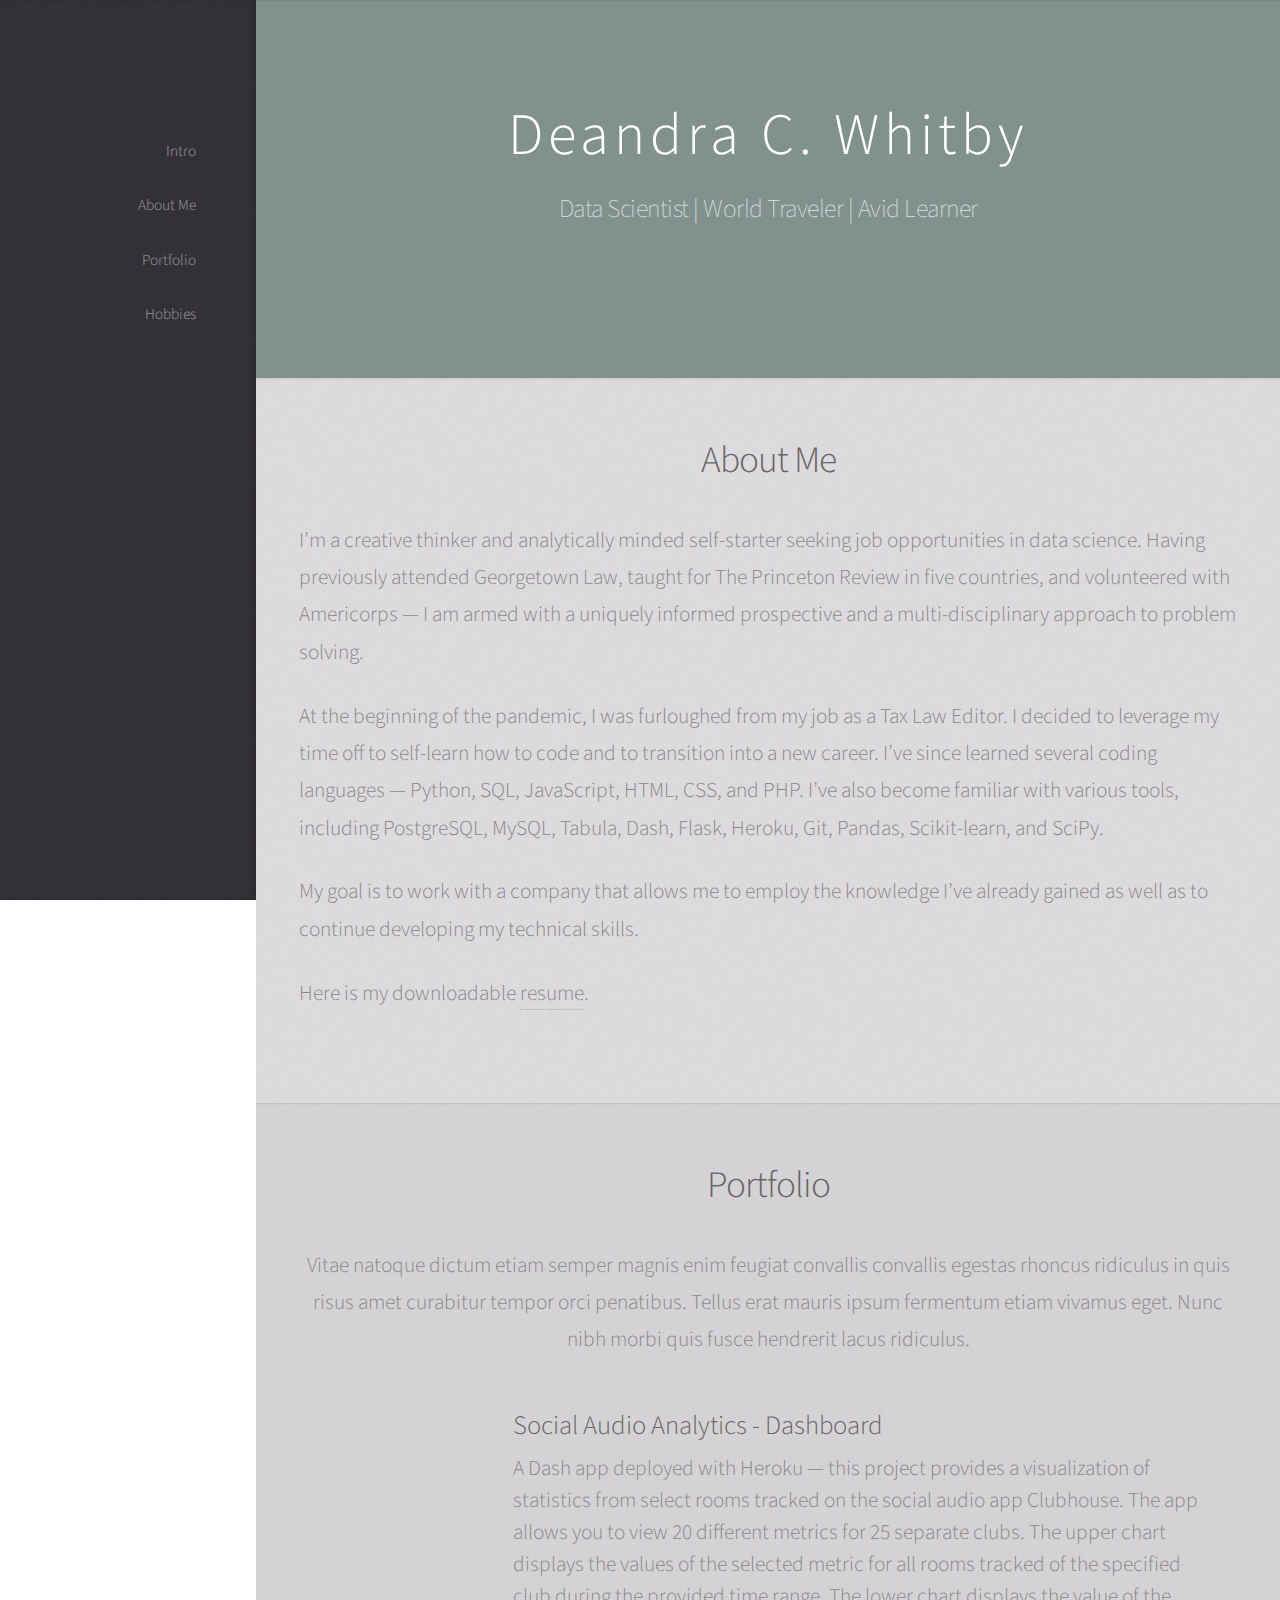
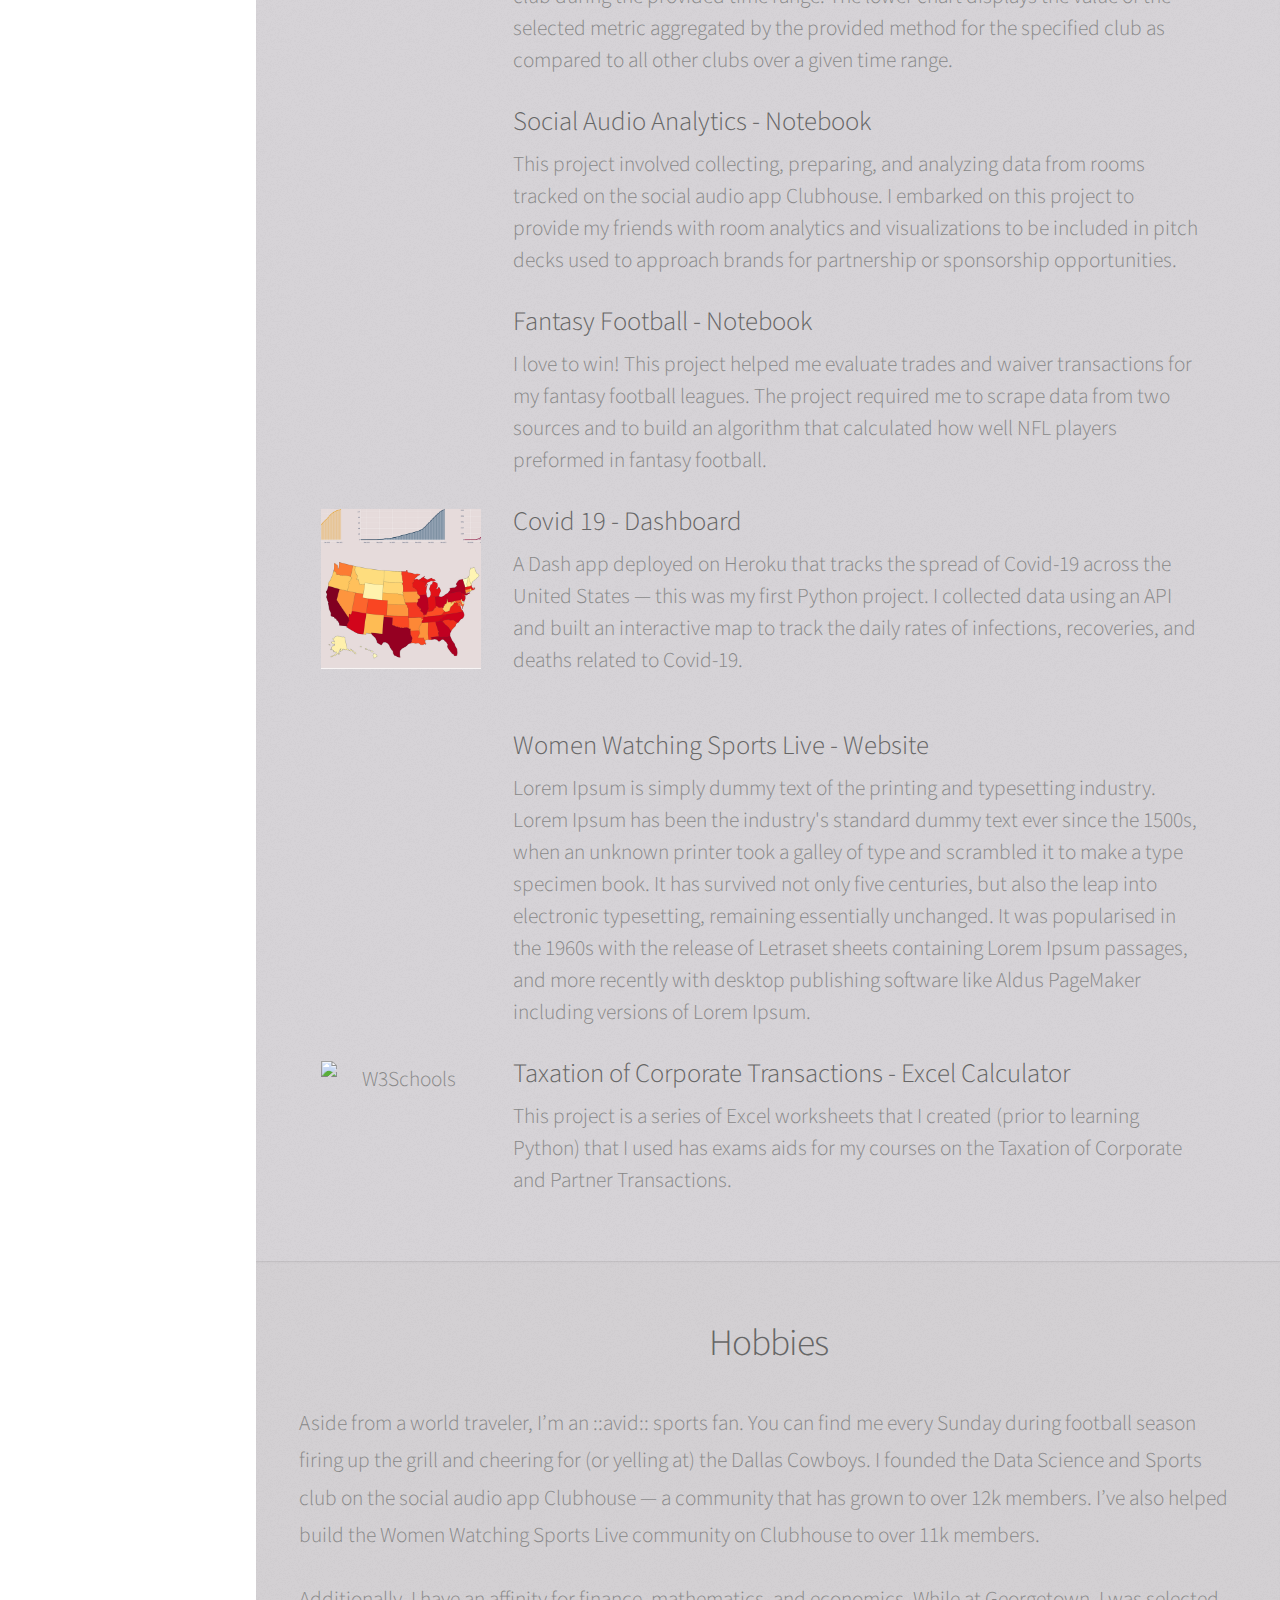
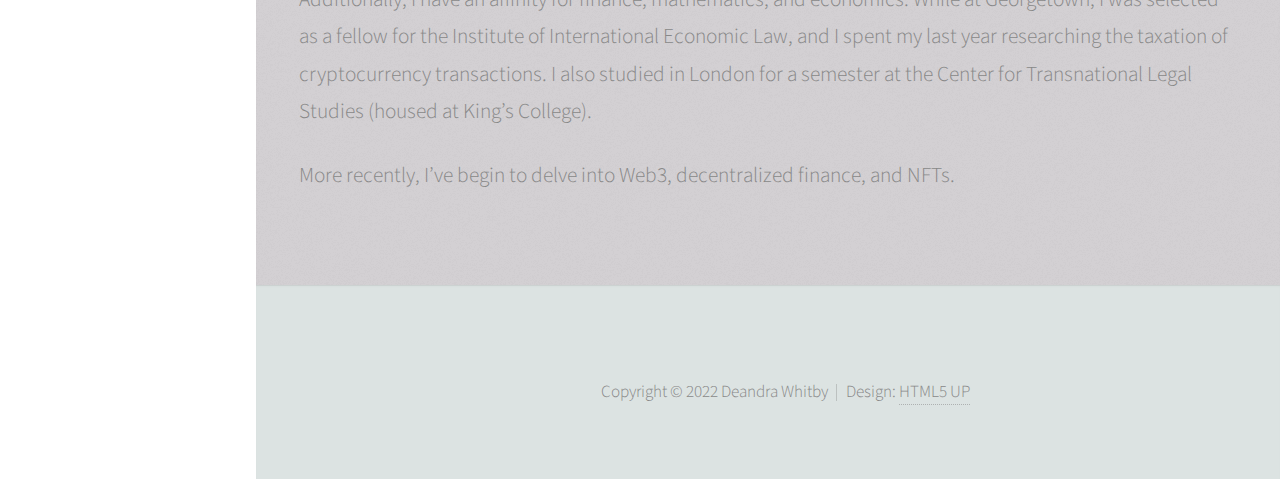
==== commit 810dcb88: "Site Updates" ====
--- a/index.html
+++ b/index.html
@@ -40,10 +40,10 @@
 
                     <!-- Social Icons -->
                     <ul class="icons">
-                        <li><a href="https://www.linkedin.com/in/deandrawhitby/" class="icon brands fa-linkedin fa-xl"><span class="label">LinkedIn</span></a></li>
-                        <li><a href="https://github.com/deoncarlette/Portfolio" class="icon brands fa-github fa-xl"><span class="label">GitHub</span></a></li>
-                        <li><a href="https://gitlab.com/deoncarlette" class="icon brands fa-gitlab fa-xl"><span class="label">GitLab</span></a></li>
-                        <li><a href="mailto:inquiry@deandrawhitby.com" class="icon solid fa-envelope fa-xl"><span class="label">Email</span></a></li>
+                        <li><a href="https://www.linkedin.com/in/deandrawhitby/" class="i icon brands fa-linkedin fa"><span class="label">LinkedIn</span></a></li>
+                        <li><a href="https://github.com/deoncarlette/Portfolio" class="i icon brands fa-github fa"><span class="label">GitHub</span></a></li>
+                        <li><a href="https://gitlab.com/deoncarlette" class="icon brands fa-gitlab fa"><span class="label">GitLab</span></a></li>
+                        <li><a href="mailto:inquiry@deandrawhitby.com" class="icon solid fa-envelope fa"><span class="label">Email</span></a></li>
                     </ul>
 
                 </div>
@@ -84,7 +84,7 @@
 								Scikit-learn, and SciPy.</p>
 							<p class="bio">My goal is to work with a company that allows me to employ the knowledge I’ve already gained as 
 								well as to continue developing my technical skills.</p>
-							<p class="bio">Here is my downloadable <a href="" download>resume</a>.</p>
+							<p class="bio">Here is my downloadable <a href="/files/resume.pdf" download>resume</a>.</p>
 
 						</div>
 					</section>
@@ -154,11 +154,11 @@
 										publishing software like Aldus PageMaker including versions of Lorem Ipsum.</p>
 								</article>	
 								<article class="col-3 col-6-mobile work-item">
-									<a href="/files/ Tax Calculators.xlsx" download class="image fit thumb" target="_blank"><img src="/images/ex6.jpg" alt="W3Schools"></a>
+									<a href="/files/Tax Calculators.xlsx" download class="image fit thumb" target="_blank"><img src="/images/ex6.jpg" alt="W3Schools"></a>
 									<!-- <a href="" class="image fit thumb" target="_blank"><img src="images/pic07.jpg" alt="" /></a> -->
 								</article>
 								<article class="col-9 col-12-mobile work-item">
-									<a href="/files/ Tax Calculators.xlsx" download><h3>Taxation of Corporate Transactions - Excel Calculator</h3></a></a>
+									<a href="/files/Tax Calculators.xlsx" download><h3>Taxation of Corporate Transactions - Excel Calculator</h3></a></a>
 									<p>This project is a series of Excel worksheets that I created (prior to learning Python) that I used has 
 										exams aids for my courses on the Taxation of Corporate and Partner Transactions. </p>
 								</article>
@@ -191,10 +191,21 @@
 			<!-- Footer -->
 				<div id="footer">
 
+					<!-- Social Icons -->
+						<ul class="icons">
+							<li><a href="https://www.linkedin.com/in/deandrawhitby/" class="icon brands fa-linkedin fa"><span class="label">LinkedIn</span></a></li>
+							<li><a href="https://github.com/deoncarlette/Portfolio" class="icon brands fa-github fa"><span class="label">GitHub</span></a></li>
+							<li><a href="https://gitlab.com/deoncarlette" class="icon brands fa-gitlab fa"><span class="label">GitLab</span></a></li>
+							<li><a href="mailto:inquiry@deandrawhitby.com" class="icon solid fa-envelope fa"><span class="label">Email</span></a></li>
+						</ul>
+
 					<!-- Copyright -->
 						<ul class="copyright">
 							<li>Copyright &copy; 2022 Deandra Whitby</li><li>Design: <a href="http://html5up.net">HTML5 UP</a></li>
 						</ul>
+
+					
+
 
 				</div>
 
--- a/assets/css/main.css
+++ b/assets/css/main.css
@@ -182,7 +182,7 @@
 	}
 
 		a:hover {
-			color: #E27689;
+			color: #0F4C81;
 			border-bottom-color: rgba(255, 255, 255, 0);
 		}
 
@@ -1881,15 +1881,22 @@
 			display: inline-block;
 			padding-left: 0;
 		}
+		
+			ul.icons li a {
+				width: 1.75em;
+			}
 
 		ul.icons a {
 			display: inline-block;
-			width: 2em;
+			width: 1.5em;
 			height: 2em;
 			line-height: 2em;
 			text-align: center;
 			border: 0;
 		}
+
+
+				
 
 
 /* Work Item */
@@ -1962,7 +1969,7 @@
 			}
 
 		#header .icons {
-			font-size: 0.8em;
+			font-size: 1.25em;
 			text-align: center;
 		}
 
@@ -1975,7 +1982,7 @@
 			}
 
 				#header .icons a:hover {
-					color: #fff;
+				color: #bebebe;
 				}
 
 	/* #logo {
@@ -2053,8 +2060,70 @@
 				}
 
 					#nav ul li a.active span:before {
-						color: #e27689;
-					}
+						/* color: #e27689; */
+						color: #0F4C81
+					}
+
+/* Main */
+
+	#main {
+		margin-left: 20%;
+	}
+
+		#main > section {
+			margin: 0;
+			overflow: hidden;
+			padding: 4em 0 2em 0;
+			box-shadow: inset 0 1px 0 0 rgba(0, 0, 0, 0.05), inset 0 0.1em 0.1em 0 rgba(0, 0, 0, 0.025);
+			text-align: center;
+			background-image: url("images/overlay.png");
+		}
+
+			#main > section.dark {
+				color: #ddd;
+				color: rgba(255, 255, 255, 0.75);
+			}
+
+				#main > section.dark h2, #main > section.dark h3, #main > section.dark h4, #main > section.dark h5, #main > section.dark h6 {
+					color: inherit;
+				}
+
+				#main > section.dark strong {
+					color: #fff;
+					border-color: inherit;
+				}
+
+				#main > section.dark a {
+					color: #fff;
+					border-color: inherit;
+				}
+
+					#main > section.dark a:hover {
+						border-bottom-color: rgba(255, 255, 255, 0);
+					}
+
+			#main > section.cover {
+				padding: 6em 0 2em 0;
+				background-size: cover;
+				background-position: center center;
+			}
+
+			#main > section.one {
+				background-color: #81918E;
+				background-image: url("../../images/banner.jpg");
+			}
+
+			#main > section.two {
+				background-color: #f5fafa;
+			}
+
+			#main > section.three {
+				background-color: #ecf1f1;
+			}
+
+			#main > section.four {
+				background-color: #e8edec;
+			}
 
 /* Footer */
 
@@ -2070,7 +2139,7 @@
 	#footer .copyright {
 		cursor: default;
 		margin: 0;
-		padding 0 0 0 2em;
+		padding: 0 0 0 2em;
 	}
 
 		#footer .copyright li {
@@ -2086,70 +2155,61 @@
 				padding-left: 0;
 				margin-left: 0;
 			}
-
-/* Main */
-
-	#main {
-		margin-left: 20%;
-	}
-
-		#main > section {
-			margin: 0;
-			overflow: hidden;
-			padding: 4em 0 2em 0;
-			box-shadow: inset 0 1px 0 0 rgba(0, 0, 0, 0.05), inset 0 0.1em 0.1em 0 rgba(0, 0, 0, 0.025);
+	
+	#footer ul {
+		margin-bottom: 0em;
+	}
+
+	#footer ul.icons {
+		cursor: default;
+		list-style: none;
+		padding-left: 0;
+		visibility: hidden;
+	}
+
+		#footer ul.icons li {
+			display: inline-block;
+			padding-left: 0;
+		}
+		
+			#footer ul.icons li a {
+				width: 1.75em;
+			}
+
+			#footer ul.icons a {
+			display: inline-block;
+			width: 1.5em;
+			height: 0;
+			line-height: 0;
 			text-align: center;
-			background-image: url("images/overlay.png");
-		}
-
-			#main > section.dark {
-				color: #ddd;
-				color: rgba(255, 255, 255, 0.75);
-			}
-
-				#main > section.dark h2, #main > section.dark h3, #main > section.dark h4, #main > section.dark h5, #main > section.dark h6 {
-					color: inherit;
-				}
-
-				#main > section.dark strong {
-					color: #fff;
-					border-color: inherit;
-				}
-
-				#main > section.dark a {
-					color: #fff;
-					border-color: inherit;
-				}
-
-					#main > section.dark a:hover {
-						border-bottom-color: rgba(255, 255, 255, 0);
-					}
-
-			#main > section.cover {
-				padding: 6em 0 2em 0;
-				background-size: cover;
-				background-position: center center;
-			}
-
-			#main > section.one {
-				background-color: #81918E;
-				background-image: url("../../images/banner.jpg");
-			}
-
-			#main > section.two {
-				background-color: #f5fafa;
-			}
-
-			#main > section.three {
-				background-color: #ecf1f1;
-			}
-
-			#main > section.four {
-				background-color: #e8edec;
-			}
-
-
-
+			border: 0;
+		}
+
+		
+	#footer .icons {
+		cursor: default;
+		list-style: none;
+		padding-left: 0;
+	}
+
+		#footer .icons li {
+			display: inline-block;
+			padding-left: 0;
+		}
+
+		#footer .icons a {
+			display: inline-block;
+			width: 1.5em;
+			height: 0;
+			line-height: .5em;
+			margin: 0 0 0 0;
+			text-align: center;
+			border: 0;
+		}
+
+			#footer .icons a:hover {
+				color: #bebebe;
+			}
 
 
 
@@ -2276,12 +2336,6 @@
 				letter-spacing: -.5px;
 			}
 
-
-		/* Icons */
-
-			ul.icons li a {
-				width: 1.75em;
-			}
 
 		/* Item */
 
@@ -2518,6 +2572,10 @@
 				margin-left: 0;
 			}
 
+			#footer ul.icons {
+				visibility: visible;
+			}
+
 		/* Main */
 
 			#main {
@@ -2640,5 +2698,9 @@
 				#footer .copyright li:first-child {
 					margin-top: 0;
 				}
+			
+			#footer ul.icons {
+				visibility: visible;
+			}
 
 	}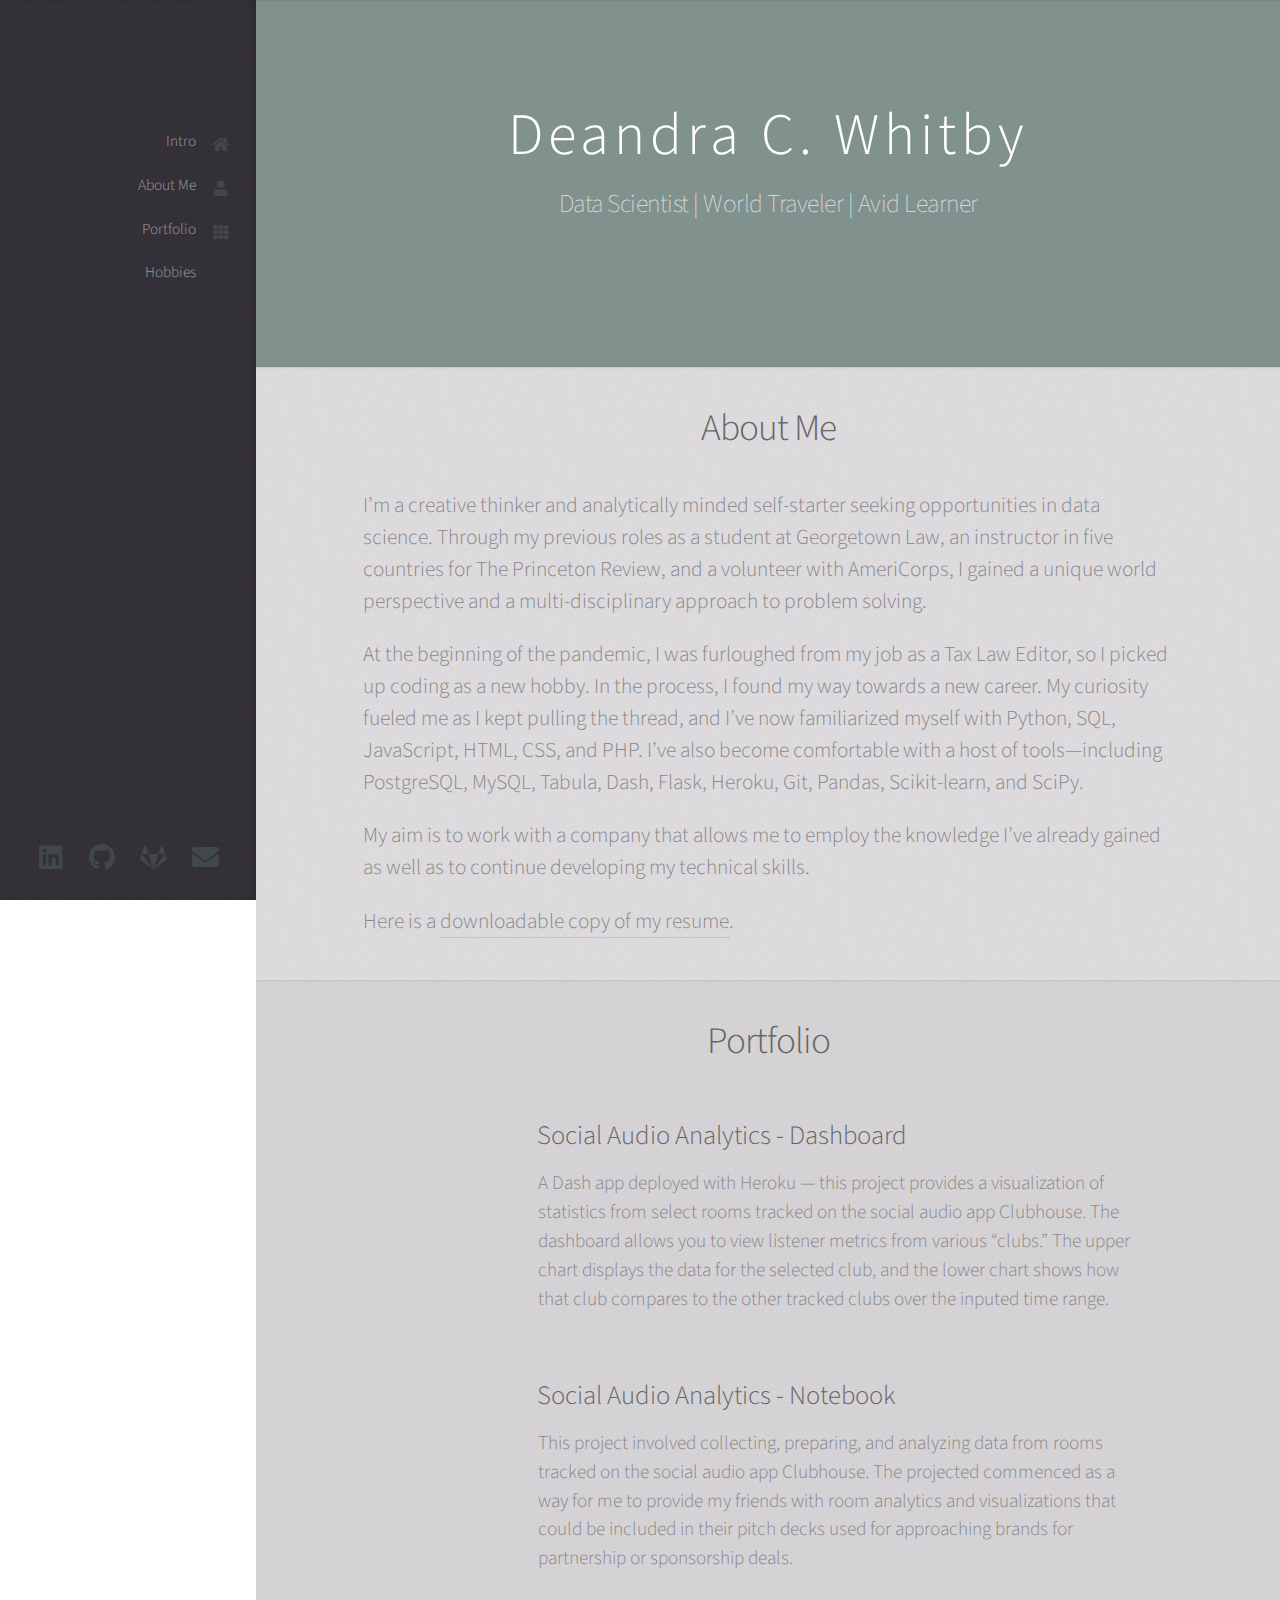
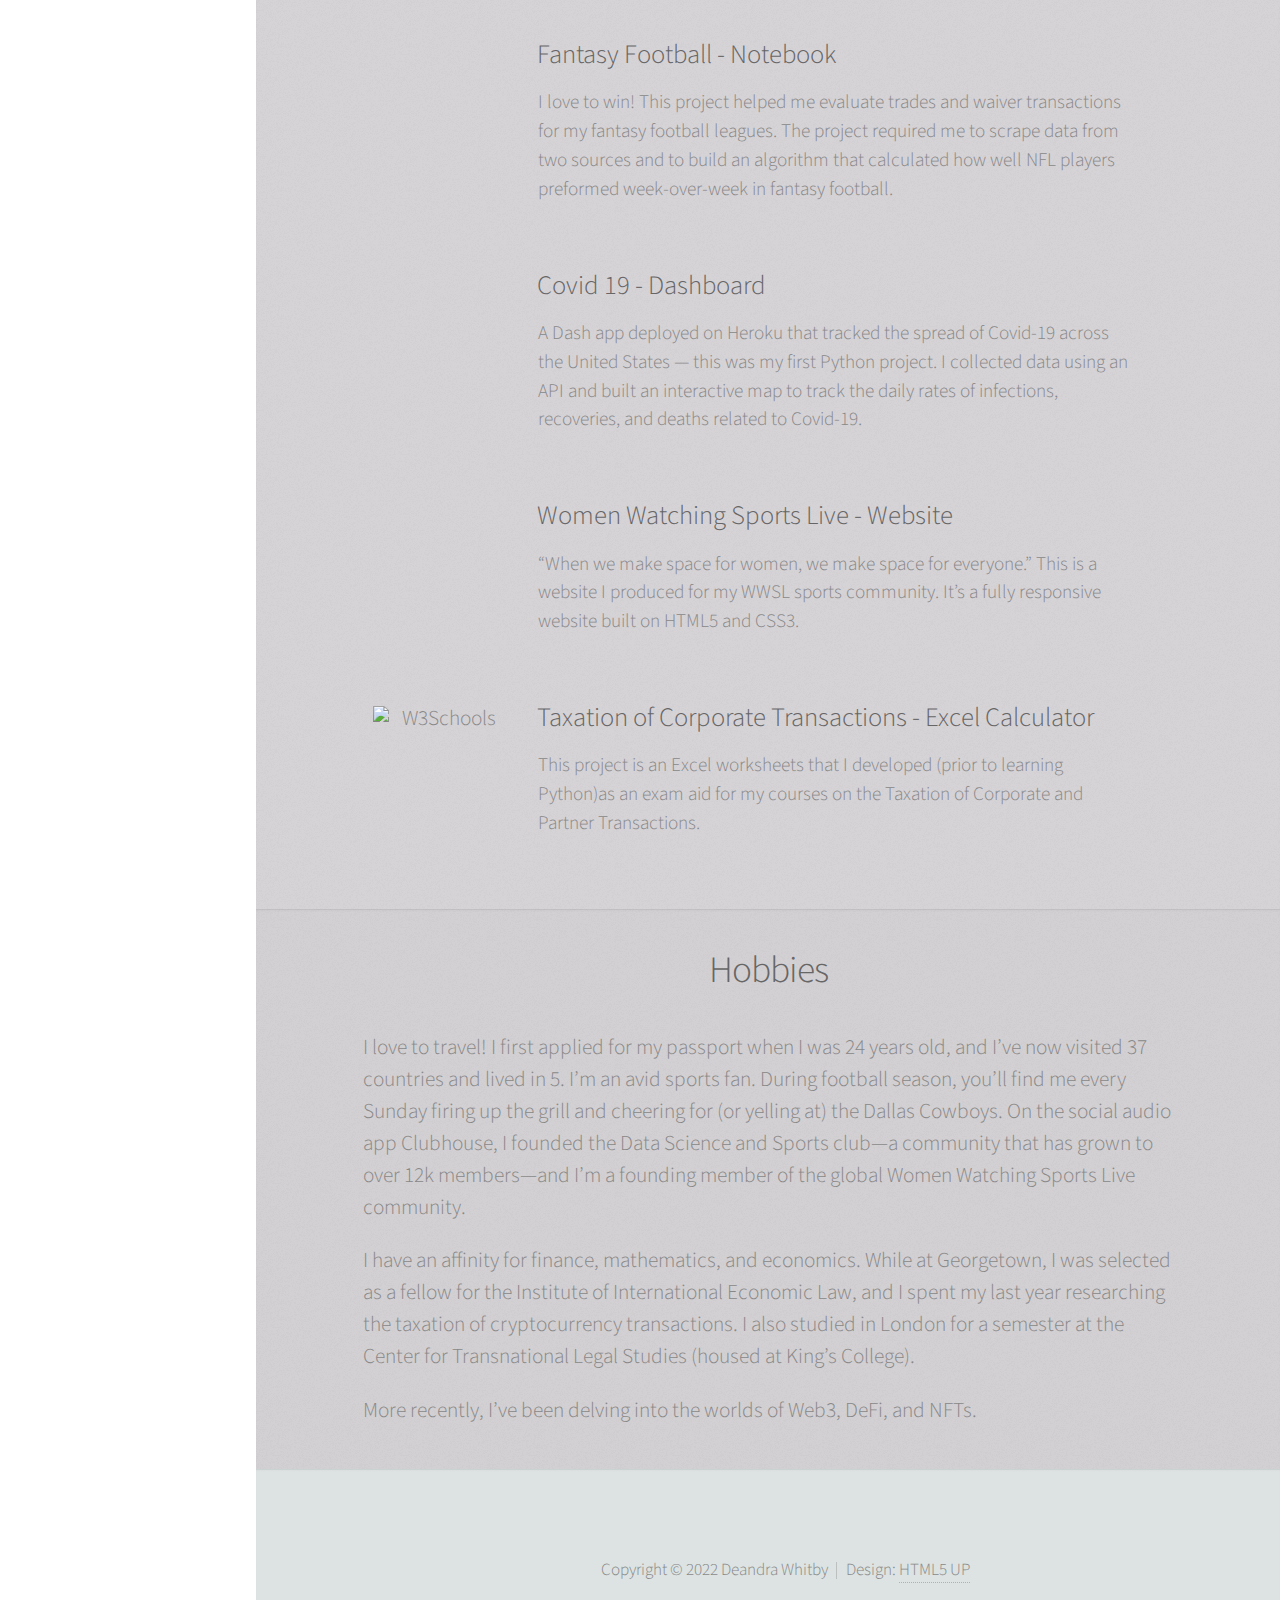
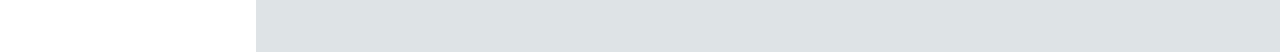
==== commit 0e809cad: "Site Updates" ====
--- a/index.html
+++ b/index.html
@@ -5,67 +5,68 @@
 	Free for personal and commercial use under the CCA 3.0 license (html5up.net/license)
 -->
 <html>
-    <head>
+	<head>
 		<title>Deandra C. Whitby</title>
 		<meta charset="utf-8" />
 		<meta name="viewport" content="width=device-width, initial-scale=1, user-scalable=no" />
 		<link rel="stylesheet" href="assets/css/main.css" />
 		<script src="https://kit.fontawesome.com/0359ef04fc.js" crossorigin="anonymous"></script>
 	</head>
-
-    <body class="is-preload">
-
-        <!-- Header -->
-            <div id="header">
-
-                <div class="top">
-
-                    <!-- Photo -->
-                     <span class="image avatar"><img src="images/profile.jpg" alt="" /></span>
-                    
-                    <!-- Nav -->
-                    <nav id="nav">
-                        <ul>
-                            <li><a href="#top" id="top-link"><span class="icon solid fa-home">Intro</span></a></li>
-                            <li><a href="#about" id="about-link"><span class="icon solid fa-user">About Me</span></a></li>
-                            <li><a href="#portfolio" id="portfolio-link"><span class="icon solid fa-th">Portfolio</span></a></li>
-                            <li><a href="#hobbies" id="hobbies-link"><span class="icon solid fa-football">Hobbies</span></a></li>
-                        </ul>
-                    </nav>
-                
-                </div>
-
-
-                <div class="bottom">
-
-                    <!-- Social Icons -->
-                    <ul class="icons">
-                        <li><a href="https://www.linkedin.com/in/deandrawhitby/" class="i icon brands fa-linkedin fa"><span class="label">LinkedIn</span></a></li>
-                        <li><a href="https://github.com/deoncarlette/Portfolio" class="i icon brands fa-github fa"><span class="label">GitHub</span></a></li>
-                        <li><a href="https://gitlab.com/deoncarlette" class="icon brands fa-gitlab fa"><span class="label">GitLab</span></a></li>
-                        <li><a href="mailto:inquiry@deandrawhitby.com" class="icon solid fa-envelope fa"><span class="label">Email</span></a></li>
-                    </ul>
-
-                </div>
-
-            </div>
+	<body class="is-preload">
+
+		<!-- Header -->
+			<div id="header">
+
+				<div class="top">
+
+					<!-- Photo -->
+						<div id="photo">
+							<span class="image avatar"><img src="images/profile.jpg" alt="" /></span>
+						</div>
+
+
+					<!-- Nav -->
+						<nav id="nav">
+							<ul>
+								<li><a href="#top" id="top-link"><span class="icon solid fa-home">Intro</span></a></li>
+								<li><a href="#about" id="about-link"><span class="icon solid fa-user">About Me</span></a></li>
+								<li><a href="#portfolio" id="portfolio-link"><span class="icon solid fa-th">Portfolio</span></a></li>
+								<li><a href="#hobbies" id="hobbies-link"><span class="icon solid fa-football">Hobbies</span></a></li>
+								<!-- <li><a href="#contact" id="contact-link"><span class="icon solid fa-envelope">Contact</span></a></li> -->
+							</ul>
+						</nav>
+
+				</div>
+
+				<div class="bottom">
+
+					<!-- Social Icons -->
+						<ul class="icons">
+							<li><a href="https://www.linkedin.com/in/deandrawhitby/" class="icon brands fa-linkedin"><span class="label">LinkedIn</span></a></li>
+							<li><a href="https://github.com/deoncarlette/Portfolio" class="icon brands fa-github"><span class="label">GitHub</span></a></li>
+							<li><a href="https://gitlab.com/deoncarlette" class="icon brands fa-gitlab"><span class="label">GitLab</span></a></li>
+							<li><a href="mailto:dw@deandrawhitby.com" class="icon solid fa-envelope"><span class="label">Email</span></a></li>
+						</ul>
+
+				</div>
+
+			</div>
 
 		<!-- Main -->
-            <div id="main">
-
-                <!-- Intro -->
-                    <section id="top" class="one dark cover">
-                        <div class="container">
-
-                            <header>
-                                <h1 class="alt"><strong>Deandra C. Whitby</strong></h1>
-                                <p class="cover">Data Scientist | World Traveler | Avid Learner</p>
-                            </header>
-
-                        </div>
-                    </section>
-                    
-                <!-- About Me -->
+			<div id="main">
+
+				<!-- Intro -->
+					<section id="top" class="one dark cover">
+						<div class="container">
+
+							<header>
+								<h1 class="alt"><strong>Deandra C. Whitby</strong></h1>
+								<p class="cover">Data Scientist | World Traveler | Avid Learner</p>
+							</header>
+						</div>
+					</section>
+
+				<!-- About Me -->
 					<section id="about" class="two">
 						<div class="container">
 
@@ -73,23 +74,22 @@
 								<h2>About Me</h2>
 							</header>
 
-							<p class="bio">I’m a creative thinker and analytically minded self-starter seeking job opportunities in 
-								data science. Having previously attended Georgetown Law, taught for The Princeton Review in five
-								countries, and volunteered with Americorps — I am armed with a uniquely informed prospective and 
-								a multi-disciplinary approach to problem solving.</p>
-							<p class="bio">At the beginning of the pandemic, I was furloughed from my job as a Tax Law Editor. I decided to 
-								leverage my time off to self-learn how to code and to transition into a new career. I’ve since 
-								learned several coding languages — Python, SQL, JavaScript, HTML, CSS, and PHP. I’ve also become 
-								familiar with various tools, including PostgreSQL, MySQL, Tabula, Dash, Flask, Heroku, Git, Pandas, 
-								Scikit-learn, and SciPy.</p>
-							<p class="bio">My goal is to work with a company that allows me to employ the knowledge I’ve already gained as 
-								well as to continue developing my technical skills.</p>
-							<p class="bio">Here is my downloadable <a href="/files/resume.pdf" download>resume</a>.</p>
-
+							<!-- <a href="#" class="image featured"><img src="images/pic08.jpg" alt="" /></a> -->
+
+							<p class="bio">I’m a creative thinker and analytically minded self-starter seeking opportunities in data science. 
+								Through my previous roles as a student at Georgetown Law, an instructor in five countries for The Princeton Review, 
+								and a volunteer with AmeriCorps, I gained a unique world perspective and a multi-disciplinary approach to problem solving. </p>
+							<p class="bio">At the beginning of the pandemic,  I was furloughed from my job as a Tax Law Editor, so I picked up coding as a new hobby.
+								In the process, I found my way towards a new career. My curiosity fueled me as I kept pulling the thread, and I’ve now familiarized 
+								myself with Python, SQL, JavaScript, HTML, CSS, and PHP. I’ve also become comfortable with a host of tools—including PostgreSQL, 
+								MySQL, Tabula, Dash, Flask, Heroku, Git, Pandas, Scikit-learn, and SciPy.</p>
+							<p class="bio">My aim is to work with a company that allows me to employ the knowledge I’ve already gained as well as to continue 
+								developing my technical skills. </p>
+							<p class="bio">Here is a <a href="/files/resume.pdf" download>downloadable copy of my resume</a>.</p>
 						</div>
 					</section>
 
-                <!-- Portfolio -->
+				<!-- Portfolio -->
 					<section id="portfolio" class="three">
 						<div class="container">
 
@@ -97,130 +97,118 @@
 								<h2>Portfolio</h2>
 							</header>
 
-							<p>Vitae natoque dictum etiam semper magnis enim feugiat convallis convallis
+							<!-- <p>Vitae natoque dictum etiam semper magnis enim feugiat convallis convallis
 								egestas rhoncus ridiculus in quis risus amet curabitur tempor orci penatibus.
 								Tellus erat mauris ipsum fermentum etiam vivamus eget. Nunc nibh morbi quis
-								fusce hendrerit lacus ridiculus.</p>
+								fusce hendrerit lacus ridiculus.</p> -->
 							
+							<!-- Portfolio Substituted -->
 							<div class="row">
 								<article class="col-3 col-6-mobile work-item">
-									<a href="https://social-audio-project.herokuapp.com/" class="image fit thumb" target="_blank"><img src="images/ex1.jpg" alt="" /></a>									
+									<a href="https://social-audio-project.herokuapp.com/" class="image fit thumb" target="_blank"><img src="images/project1.png" alt="" /></a>									
 								</article>
 								<article class="col-9 col-12-mobile work-item">
 									<a href="https://social-audio-project.herokuapp.com/"><h3>Social Audio Analytics - Dashboard</h3></a>
-									<p>A Dash app deployed with Heroku — this project provides a visualization of statistics from select rooms 
-										tracked on the social audio app Clubhouse. The app allows you to view 20 different metrics for 25 separate 
-										clubs. The upper chart displays the values of the selected metric for all rooms tracked of the specified 
-										club during the provided time range. The lower chart displays the value of the selected metric aggregated 
-										by the provided method for the specified club as compared to all other clubs over a given time range.</p>
-								</article>
-								<article class="col-3 col-6-mobile work-item">
-									<a href="https://nbviewer.org/github/deoncarlette/Portfolio/blob/main/social_audio/social_audio.ipynb" class="image fit thumb" target="_blank"><img src="images/ex2.jpg" alt=""/></a>									
+									<p>A Dash app deployed with Heroku — this project provides a visualization of statistics from select rooms tracked on the social audio app 
+										Clubhouse. The dashboard allows you to view listener metrics from various “clubs.” The upper chart displays the data for the selected 
+										club, and the lower chart shows how that club compares to the other tracked clubs over the inputed time range.</p>
+								</article>
+								<article class="col-3 col-6-mobile work-item">
+									<a href="https://nbviewer.org/github/deoncarlette/Portfolio/blob/main/social_audio/social_audio.ipynb" class="image fit thumb" target="_blank"><img src="images/project2.png" alt=""/></a>									
 								</article>
 								<article class="col-9 col-12-mobile work-item">
 									<a href="https://nbviewer.org/github/deoncarlette/Portfolio/blob/main/social_audio/social_audio.ipynb"><h3>Social Audio Analytics - Notebook</h3></a>
-									<p>This project involved collecting, preparing, and analyzing data from rooms tracked on the social audio app Clubhouse. 
-										I embarked on this project to provide my friends with room analytics and visualizations to be included in pitch decks
-										used to approach brands for partnership or sponsorship opportunities.</p>
-								</article>
-								<article class="col-3 col-6-mobile work-item">
-									<a href="https://nbviewer.org/github/deoncarlette/Portfolio/blob/main/fantasy_football/fantasy_football.ipynb" class="image fit thumb" target="_blank"><img src="images/ex3.jpg" alt="" /></a>
+									<p>This project involved collecting, preparing, and analyzing data from rooms tracked on the social audio app Clubhouse. The projected commenced 
+										as a way for me to provide my friends with room analytics and visualizations that could be included in their pitch decks used for approaching 
+										brands for partnership or sponsorship deals.</p>
+								</article>
+								<article class="col-3 col-6-mobile work-item">
+									<a href="https://nbviewer.org/github/deoncarlette/Portfolio/blob/main/fantasy_football/fantasy_football.ipynb" class="image fit thumb" target="_blank"><img src="images/project3.png" alt="" /></a>
 								</article>
 								<article class="col-9 col-12-mobile work-item">
 									<a href="https://nbviewer.org/github/deoncarlette/Portfolio/blob/main/fantasy_football/fantasy_football.ipynb"><h3>Fantasy Football - Notebook</h3></a>
-									<p>I love to win! This project helped me evaluate trades and waiver transactions for my fantasy football leagues. 
-										The project required me to scrape data from two sources and to build an algorithm that calculated how well NFL 
-										players preformed in fantasy football.</p>
-								</article>
-								<article class="col-3 col-6-mobile work-item">
-									<a href="" class="image fit thumb" target="_blank"><img src="images/ex4.png" alt="" /></a>
+									<p>I love to win! This project helped me evaluate trades and waiver transactions for my fantasy football leagues. The project required me to scrape 
+										data from two sources and to build an algorithm that calculated how well NFL players preformed week-over-week in fantasy football.</p>
+								</article>
+								<article class="col-3 col-6-mobile work-item">
+									<a href="" class="image fit thumb" target="_blank"><img src="images/project4.png" alt="" /></a>
 								</article>
 								<article class="col-9 col-12-mobile work-item">
 									<a href=""><h3>Covid 19 - Dashboard</h3></a>
-									<p>A Dash app deployed on Heroku that tracks the spread of Covid-19 across the United States — this was my first Python 
-										project. I collected data using an API and built an interactive map to track the daily rates of infections, 
-										recoveries, and deaths related to Covid-19.</p>
-								</article>
-								<article class="col-3 col-6-mobile work-item">
-									<a href="https://www.wwsportslive.club" class="image fit thumb" target="_blank"><img src="images/ex5.jpg" alt="" /></a>
+									<p>A Dash app deployed on Heroku that tracked the spread of Covid-19 across the United States — this was my first Python project. I collected data 
+										using an API and built an interactive map to track the daily rates of infections, recoveries, and deaths related to Covid-19.</p>
+								</article>
+								<article class="col-3 col-6-mobile work-item">
+									<a href="https://www.wwsportslive.club" class="image fit thumb" target="_blank"><img src="images/project5.png" alt="" /></a>
 								</article>
 								<article class="col-9 col-12-mobile work-item">
 									<a href="https://www.wwsportslive.club"><h3>Women Watching Sports Live - Website</h3></a>
-									<p>Lorem Ipsum is simply dummy text of the printing and typesetting industry. Lorem Ipsum has been the 
-										industry's standard dummy text ever since the 1500s, when an unknown printer took a galley of type 
-										and scrambled it to make a type specimen book. It has survived not only five centuries, but also the 
-										leap into electronic typesetting, remaining essentially unchanged. It was popularised in the 1960s 
-										with the release of Letraset sheets containing Lorem Ipsum passages, and more recently with desktop 
-										publishing software like Aldus PageMaker including versions of Lorem Ipsum.</p>
+									<p>“When we make space for women, we make space for everyone.” This is a website I produced for my WWSL sports community. It’s a fully responsive 
+										website built on HTML5 and CSS3. </p>
 								</article>	
 								<article class="col-3 col-6-mobile work-item">
-									<a href="/files/Tax Calculators.xlsx" download class="image fit thumb" target="_blank"><img src="/images/ex6.jpg" alt="W3Schools"></a>
+									<a href="/files/ Tax Calculators.xlsx" download class="image fit thumb" target="_blank"><img src="/images/project6.png" alt="W3Schools"></a>
 									<!-- <a href="" class="image fit thumb" target="_blank"><img src="images/pic07.jpg" alt="" /></a> -->
 								</article>
 								<article class="col-9 col-12-mobile work-item">
 									<a href="/files/Tax Calculators.xlsx" download><h3>Taxation of Corporate Transactions - Excel Calculator</h3></a></a>
-									<p>This project is a series of Excel worksheets that I created (prior to learning Python) that I used has 
-										exams aids for my courses on the Taxation of Corporate and Partner Transactions. </p>
+									<p>This project is an Excel worksheets that I developed (prior to learning Python)as an exam aid for my courses on the Taxation of Corporate and 
+										Partner Transactions. </p>
 								</article>
 												
 							</div>
-
-                        </div>         
-                    </section>
+						</section>
 
 				<!-- Hobbies -->
-					<section id="hobbies" class="four">
-						<div class="container">
-
-							<header>
-								<h2>Hobbies</h2>
-							</header>
-
-							<p class="bio">Aside from a world traveler, I’m an ::avid:: sports fan. You can find me every Sunday during football season 
-								firing up the grill and cheering for (or yelling at) the Dallas Cowboys. I founded the Data Science and Sports club on the 
-								social audio app Clubhouse — a community that has grown to over 12k members. I’ve also helped build the Women Watching Sports 
-								Live community on Clubhouse to over 11k members.</p>
-							<p class="bio">Additionally, I have an affinity for finance, mathematics, and economics. While at Georgetown, I was selected as a 
-								fellow for the Institute of International Economic Law, and I spent my last year researching the taxation of cryptocurrency 
-								transactions. I also studied in London for a semester at the Center for Transnational Legal Studies (housed at King’s College).</p>
-							<p class="bio">More recently, I’ve begin to delve into Web3, decentralized finance, and NFTs.</p>
-						</div>
-					</section>
-
-
-			<!-- Footer -->
-				<div id="footer">
-
-					<!-- Social Icons -->
-						<ul class="icons">
-							<li><a href="https://www.linkedin.com/in/deandrawhitby/" class="icon brands fa-linkedin fa"><span class="label">LinkedIn</span></a></li>
-							<li><a href="https://github.com/deoncarlette/Portfolio" class="icon brands fa-github fa"><span class="label">GitHub</span></a></li>
-							<li><a href="https://gitlab.com/deoncarlette" class="icon brands fa-gitlab fa"><span class="label">GitLab</span></a></li>
-							<li><a href="mailto:inquiry@deandrawhitby.com" class="icon solid fa-envelope fa"><span class="label">Email</span></a></li>
-						</ul>
-
-					<!-- Copyright -->
-						<ul class="copyright">
-							<li>Copyright &copy; 2022 Deandra Whitby</li><li>Design: <a href="http://html5up.net">HTML5 UP</a></li>
-						</ul>
-
-					
-
-
-				</div>
-
-			<!-- Scripts -->
-				<script src="assets/js/jquery.min.js"></script>
-				<script src="assets/js/jquery.scrolly.min.js"></script>
-				<script src="assets/js/jquery.scrollex.min.js"></script>
-				<script src="assets/js/browser.min.js"></script>
-				<script src="assets/js/breakpoints.min.js"></script>
-				<script src="assets/js/util.js"></script>
-				<script src="assets/js/main.js"></script>  
-                
-                
-            </div>
-
-    </body>
-
+				<section id="hobbies" class="four">
+					<div class="container">
+
+						<header>
+							<h2>Hobbies</h2>
+						</header>
+
+						<!-- <a href="#" class="image featured"><img src="images/pic08.jpg" alt="" /></a> -->
+
+						<p class="bio">I love to travel! I first applied for my passport when I was 24 years old, and I’ve now visited 37 countries and lived in 5.  I’m an avid sports 
+							fan. During football season, you’ll find me every Sunday firing up the grill and cheering for (or yelling at) the Dallas Cowboys. On the social audio app 
+							Clubhouse, I founded the Data Science and Sports club—a community that has grown to over 12k members—and I’m a founding member of the global Women Watching 
+							Sports Live community.</p>
+						<p class="bio">I have an affinity for finance, mathematics, and economics. While at Georgetown, I was selected as a fellow for the Institute of International 
+							Economic Law, and I spent my last year researching the taxation of cryptocurrency transactions. I also studied in London for a semester at the Center for 
+							Transnational Legal Studies (housed at King’s College).</p>
+						<p class="bio">More recently, I’ve been delving into the worlds of Web3, DeFi, and NFTs.</p>
+					</div>
+				</section>
+
+			</div>
+
+		<!-- Footer -->
+			<div id="footer">
+
+				<!-- Social Icons -->
+				<ul class="icons">
+					<li><a href="https://www.linkedin.com/in/deandrawhitby/" class="icon brands fa-linkedin"><span class="label">LinkedIn</span></a></li>
+					<li><a href="https://github.com/deoncarlette/Portfolio" class="icon brands fa-github"><span class="label">GitHub</span></a></li>
+					<li><a href="https://gitlab.com/deoncarlette" class="icon brands fa-gitlab"><span class="label">GitLab</span></a></li>
+					<li><a href="mailto:dw@deandrawhitby.com" class="icon solid fa-envelope"><span class="label">Email</span></a></li>
+				</ul>
+
+				<!-- Copyright -->
+					<ul class="copyright">
+						<li>Copyright &copy; 2022 Deandra Whitby</li><li>Design: <a href="http://html5up.net">HTML5 UP</a></li>
+					</ul>
+
+
+			</div>
+
+		<!-- Scripts -->
+			<script src="assets/js/jquery.min.js"></script>
+			<script src="assets/js/jquery.scrolly.min.js"></script>
+			<script src="assets/js/jquery.scrollex.min.js"></script>
+			<script src="assets/js/browser.min.js"></script>
+			<script src="assets/js/breakpoints.min.js"></script>
+			<script src="assets/js/util.js"></script>
+			<script src="assets/js/main.js"></script>
+
+	</body>
 </html>--- a/assets/css/main.css
+++ b/assets/css/main.css
@@ -1,4 +1,4 @@
-/* @import url("fontawesome-all.min.css"); */
+@import url("fontawesome-all.min.css");
 @import url("https://fonts.googleapis.com/css?family=Source+Sans+Pro:300,300italic,400,600");
 
 /*
@@ -30,7 +30,7 @@
 	display: block;}
 
 body {
-	line-height: 1;
+	line-height: 1.5em;
 }
 
 ol, ul {
@@ -85,9 +85,9 @@
 	body {
 		background: #fff;
 		font-family: 'Source Sans Pro', sans-serif;
-		font-size: 19pt;
+		font-size: 16pt;
 		font-weight: 300;
-		line-height: 1.75em;
+		line-height: 1.25em;
 		color: #888;
 	}
 
@@ -116,11 +116,7 @@
 		line-height: 1em;
 	}
 
-		h1 {
-			font-size: 2.75em;
-			font-weight: 600;
-			letter-spacing: 5px;
-		}
+		
 
 	h1 a, h2 a, h3 a, h4 a, h5 a, h6 a {
 		color: inherit;
@@ -130,6 +126,12 @@
 		h1 a strong, h2 a strong, h3 a strong, h4 a strong, h5 a strong, h6 a strong {
 			color: #333;
 		}
+
+	h1 {
+		font-size: 2.75em;
+		font-weight: 600;
+		letter-spacing: 5px;
+	}
 
 	h2 {
 		padding: 0 0 0 0;
@@ -138,7 +140,7 @@
 	}
 
 		h2.alt {
-			color: #888;
+			padding: 2em 0 0 0;
 		}
 
 			h2.alt strong {
@@ -148,6 +150,7 @@
 	h3 {
 		font-size: 1.5em;
 	}
+
 
 	header {
 		margin: 0 0 2em 0;
@@ -221,15 +224,11 @@
 
 	p.bio {
 		font-size: 1em;
+		line-height: 1.5em;
 		text-align: left;
-		margin: 0 0 1.25em 0;
-	}
-
-	/* br.clear {
-		clear: both;
-	} */
-
-	/* Image */
+		margin: 1em 0 0 0;
+		padding: 0 0 0 0;
+	}
 
 	.image {
 		display: inline-block;
@@ -391,8 +390,6 @@
 
 		.row > .col-3 {
 			width: 20%;
-			padding: 1.5em 1.5em 0 0;
-			margin-left: 2em;
 		}
 
 		.row > .off-3 {
@@ -441,7 +438,6 @@
 
 		.row > .col-9 {
 			width: 75%;
-			padding: 1.5em 1.5em 0 0;
 		}
 
 		.row > .off-9 {
@@ -1906,19 +1902,23 @@
 	}
 
 		.work-item .image {
-			margin: 0 0 1.5em 0;
+			margin: .5em 0 1.5em 0;
+			padding: .5em 0 1.5em .5em;
 		}
 
 		.work-item h3 {
 			font-size: 1.25em;
+			line-height: 1.5em;
 			margin: 0 0 0.5em 0;
+			padding: .5em .5em 0 .3em;
 			text-align: left;
 		}
 
 		.work-item p {
-			font-size: 1em;
+			font-size: .9em;
 			line-height: 1.5em;
 			margin: .5em 0 0 0;
+			padding: 0 0 1.5em .5em;
 			text-align: left;
 		}
 
@@ -2073,7 +2073,7 @@
 		#main > section {
 			margin: 0;
 			overflow: hidden;
-			padding: 4em 0 2em 0;
+			padding: 4em 1em 2em 1em;
 			box-shadow: inset 0 1px 0 0 rgba(0, 0, 0, 0.05), inset 0 0.1em 0.1em 0 rgba(0, 0, 0, 0.025);
 			text-align: center;
 			background-image: url("images/overlay.png");
@@ -2115,20 +2115,24 @@
 
 			#main > section.two {
 				background-color: #f5fafa;
+				padding: 2em 3em;
+				
 			}
 
 			#main > section.three {
 				background-color: #ecf1f1;
+				padding: 2em 3em;
 			}
 
 			#main > section.four {
 				background-color: #e8edec;
+				padding: 2em 3em;
 			}
 
 /* Footer */
 
 #footer {
-	margin-left: 0;
+	margin-left: 20%;
 	text-align: center;
 	background-color: #dce3e2;
 	padding: 3em 0 4em 0;
@@ -2157,7 +2161,7 @@
 			}
 	
 	#footer ul {
-		margin-bottom: 0em;
+		margin-bottom: .6em;
 	}
 
 	#footer ul.icons {
@@ -2251,7 +2255,7 @@
 		/* Footer */
 
 			#footer {
-				margin-left: 0;
+				margin-left: 20%;
 			}
 
 		/* Main */
@@ -2276,6 +2280,53 @@
 
 			body, input, textarea, select {
 				font-size: 17pt;
+			}
+
+			h1 {
+				font-size: 2.75em;
+				font-weight: 600;
+				letter-spacing: 5px;
+			}
+
+
+			p.cover {
+				font-weight: 150;
+				font-size: 1.15em;
+				letter-spacing: -.5px;
+			}
+		
+		
+		/* Main */
+
+			#main > section {
+				padding: 3em 0;
+			}
+
+			#main section.cover {
+				padding: 5em 0;
+			}
+
+		/* Footer */
+
+			#footer {
+				margin-left: 20%;
+			}
+
+	}
+
+
+/* Narrow */
+
+	@media screen and (min-width: 961px) and (max-width: 1320px) {
+
+		/* Basic */
+
+			body, input, textarea, select {
+				font-size: 16pt;
+			}
+
+			.container {
+				padding: 0 2em 0 2em;
 			}
 
 			h1 {
@@ -2291,52 +2342,6 @@
 			}
 
 
-			p.cover {
-				font-weight: 150;
-				font-size: 1.15em;
-				letter-spacing: -.5px;
-			}
-		
-		
-		/* Main */
-
-			#main > section {
-				padding: 3em 0;
-			}
-
-			#main section.cover {
-				padding: 5em 0;
-			}
-
-	}
-
-/* Narrow */
-
-	@media screen and (min-width: 961px) and (max-width: 1320px) {
-
-		/* Basic */
-
-			body, input, textarea, select {
-				font-size: 16pt;
-			}
-
-			.container {
-				padding: 0 2em 0 2em;
-			}
-
-			h1 {
-				font-size: 2.75em;
-				font-weight: 600;
-				letter-spacing: 5px;
-			}
-			
-			p.cover {
-				font-weight: 200;
-				font-size: 1.2em;
-				letter-spacing: -.5px;
-			}
-
-
 		/* Item */
 
 			.item {
@@ -2373,7 +2378,7 @@
 		/* Footer */
 
 			#footer {
-				margin-left: 0;
+				margin-left: 20%;
 			}
 
 		/* Main */
@@ -2599,6 +2604,22 @@
 					padding: 4em 0;
 				}
 
+				#main > section.two {
+					background-color: #f5fafa;
+					padding: 1em 0;
+					
+				}
+	
+				#main > section.three {
+					background-color: #ecf1f1;
+					padding: 1em 0;
+				}
+	
+				#main > section.four {
+					background-color: #e8edec;
+					padding: 1em 0;
+				}
+
 	}
 
 /* Mobile */
@@ -2622,6 +2643,7 @@
 				font-size: 1.5em;
 				letter-spacing: 0;
 				font-weight: 300;
+				padding: .5em 0;
 			}
 
 			p.cover {
@@ -2648,7 +2670,7 @@
 			}
 
 				.work-item .image {
-					margin: 0 0 -1em 60%;
+					margin: 1em 0 0 50%;
 				}
 
 				.work-item h3 {
@@ -2660,7 +2682,7 @@
 				.work-item p {
 					font-size: 0.8em;
 					line-height: 1.5em;
-					margin: 0 0 -.5em 2em;
+					margin: 0 0 -.5em 0;
 					text-align: left;
 				}
 
@@ -2684,6 +2706,22 @@
 				#main section.cover header {
 					padding: 0 1em;
 				}
+
+			#main > section.two {
+				background-color: #f5fafa;
+				padding: 1em 0;
+				
+			}
+
+			#main > section.three {
+				background-color: #ecf1f1;
+				padding: 1em 1em;
+			}
+
+			#main > section.four {
+				background-color: #e8edec;
+				padding: 1em 1em;
+			}
 
 		/* Footer */
 
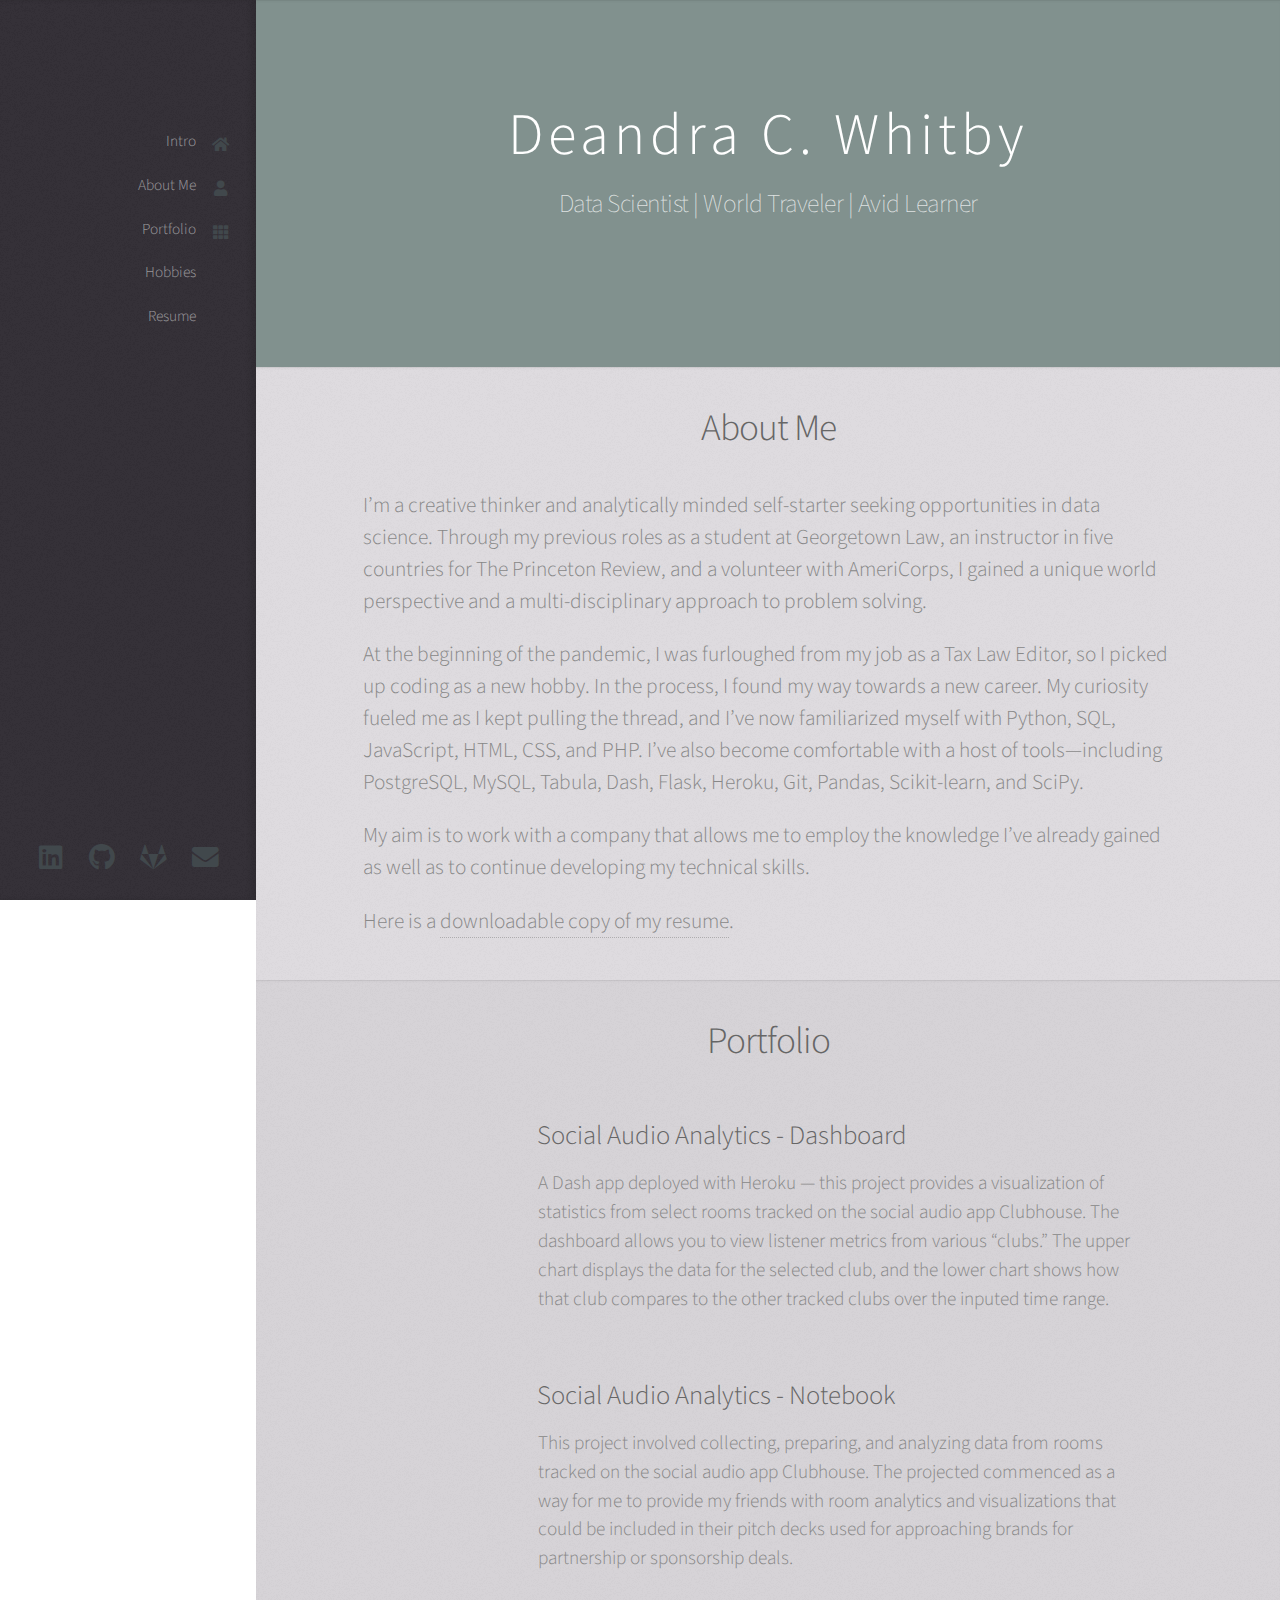
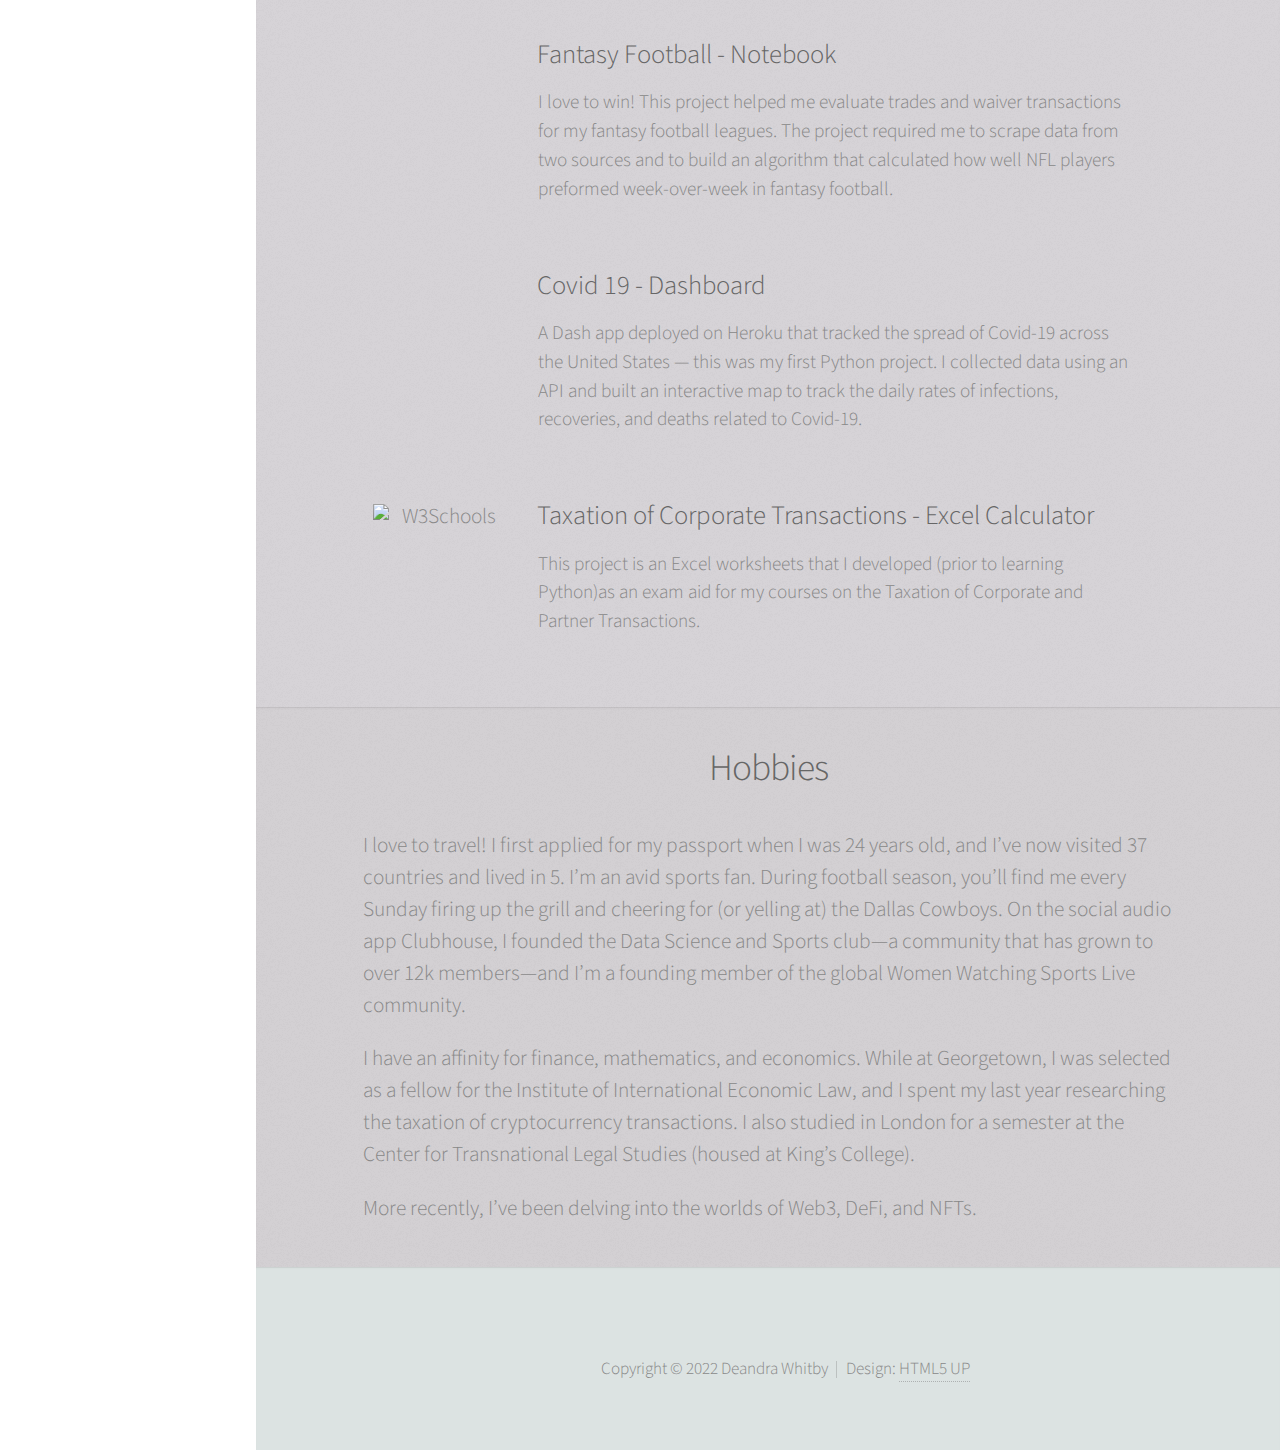
==== commit 6e789b0e: "Site Updates" ====
--- a/index.html
+++ b/index.html
@@ -32,6 +32,7 @@
 								<li><a href="#about" id="about-link"><span class="icon solid fa-user">About Me</span></a></li>
 								<li><a href="#portfolio" id="portfolio-link"><span class="icon solid fa-th">Portfolio</span></a></li>
 								<li><a href="#hobbies" id="hobbies-link"><span class="icon solid fa-football">Hobbies</span></a></li>
+								<li><a href="/files/resume.pdf" download id="hobbies-link"><span class="icon solid fa-file-arrow-down">Resume</span></a></li>
 								<!-- <li><a href="#contact" id="contact-link"><span class="icon solid fa-envelope">Contact</span></a></li> -->
 							</ul>
 						</nav>
@@ -131,21 +132,21 @@
 										data from two sources and to build an algorithm that calculated how well NFL players preformed week-over-week in fantasy football.</p>
 								</article>
 								<article class="col-3 col-6-mobile work-item">
-									<a href="" class="image fit thumb" target="_blank"><img src="images/project4.png" alt="" /></a>
-								</article>
-								<article class="col-9 col-12-mobile work-item">
-									<a href=""><h3>Covid 19 - Dashboard</h3></a>
+									<a href="https://covid-19-project-dw.herokuapp.com/" class="image fit thumb" target="_blank"><img src="images/project4.png" alt="" /></a>
+								</article>
+								<article class="col-9 col-12-mobile work-item">
+									<a href="https://covid-19-project-dw.herokuapp.com/"><h3>Covid 19 - Dashboard</h3></a>
 									<p>A Dash app deployed on Heroku that tracked the spread of Covid-19 across the United States — this was my first Python project. I collected data 
 										using an API and built an interactive map to track the daily rates of infections, recoveries, and deaths related to Covid-19.</p>
 								</article>
-								<article class="col-3 col-6-mobile work-item">
+								<!-- <article class="col-3 col-6-mobile work-item">
 									<a href="https://www.wwsportslive.club" class="image fit thumb" target="_blank"><img src="images/project5.png" alt="" /></a>
 								</article>
 								<article class="col-9 col-12-mobile work-item">
 									<a href="https://www.wwsportslive.club"><h3>Women Watching Sports Live - Website</h3></a>
 									<p>“When we make space for women, we make space for everyone.” This is a website I produced for my WWSL sports community. It’s a fully responsive 
 										website built on HTML5 and CSS3. </p>
-								</article>	
+								</article>	 -->
 								<article class="col-3 col-6-mobile work-item">
 									<a href="/files/ Tax Calculators.xlsx" download class="image fit thumb" target="_blank"><img src="/images/project6.png" alt="W3Schools"></a>
 									<!-- <a href="" class="image fit thumb" target="_blank"><img src="images/pic07.jpg" alt="" /></a> -->
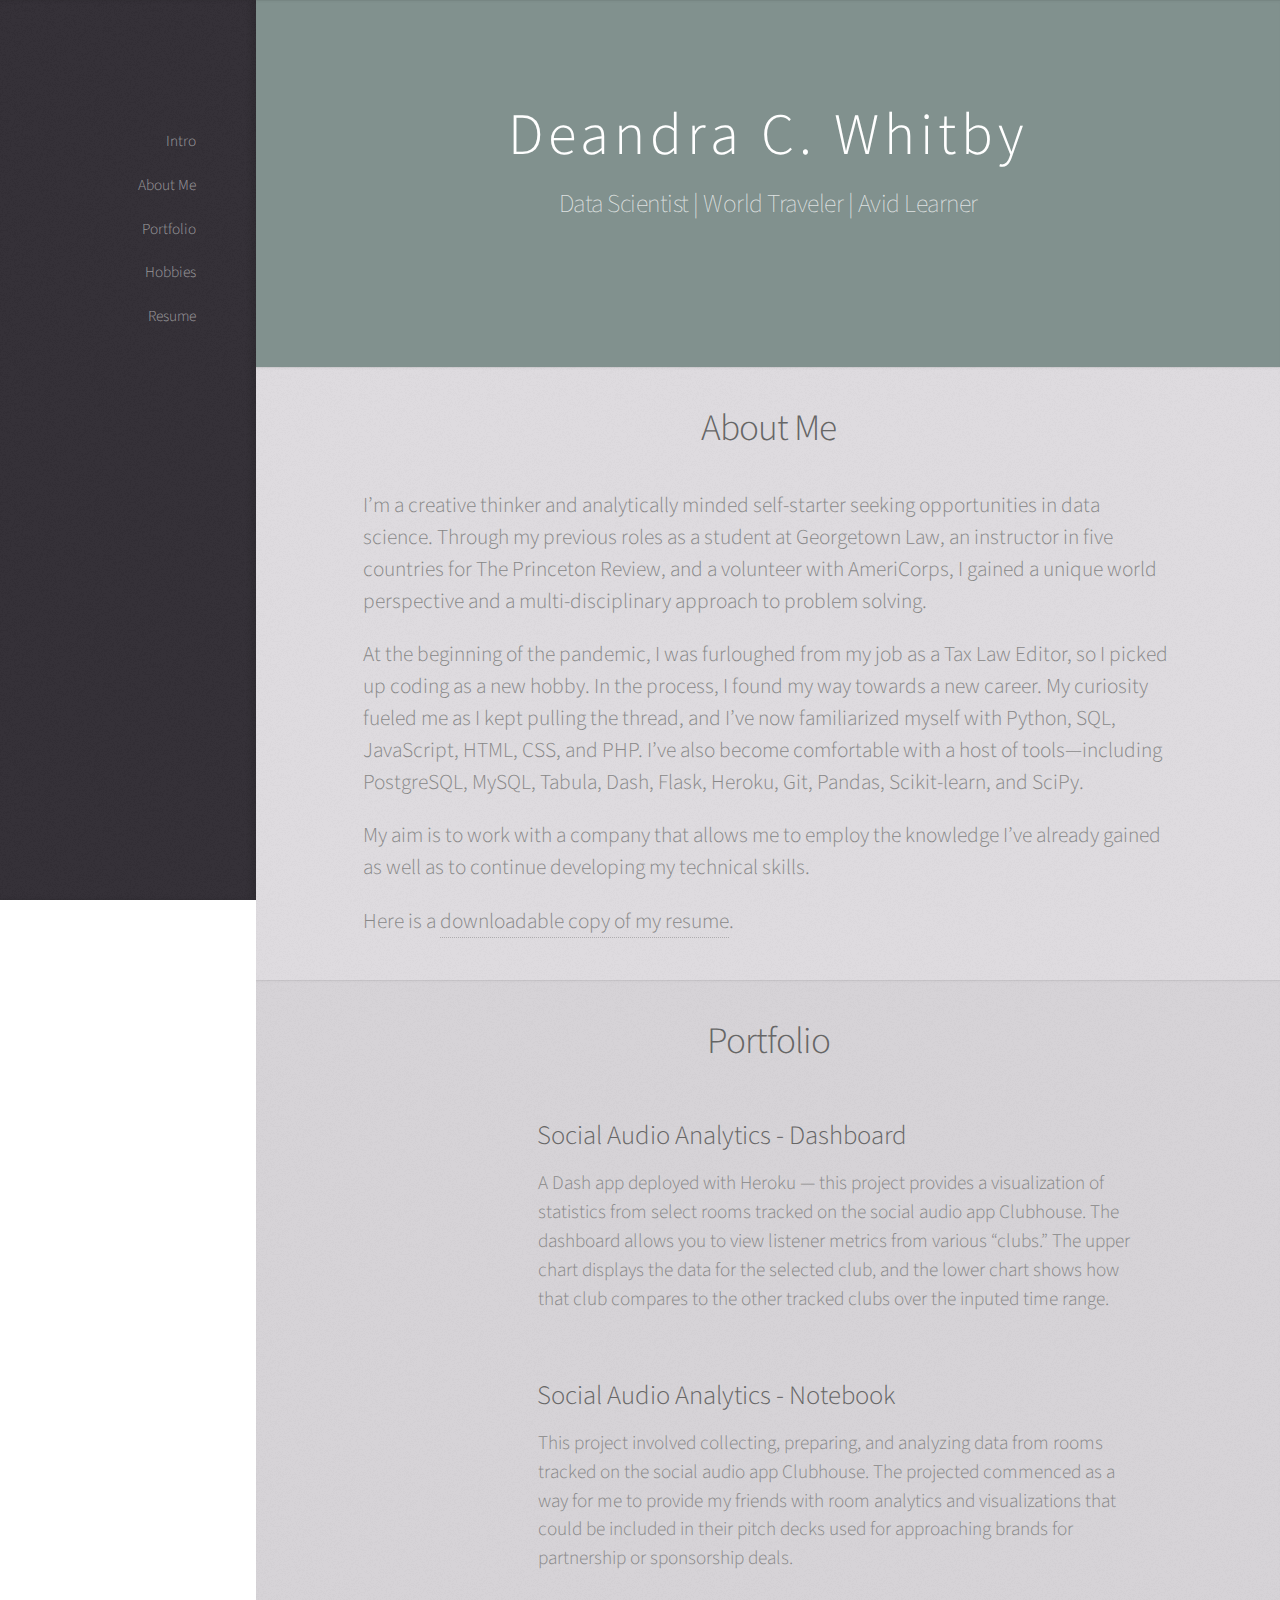
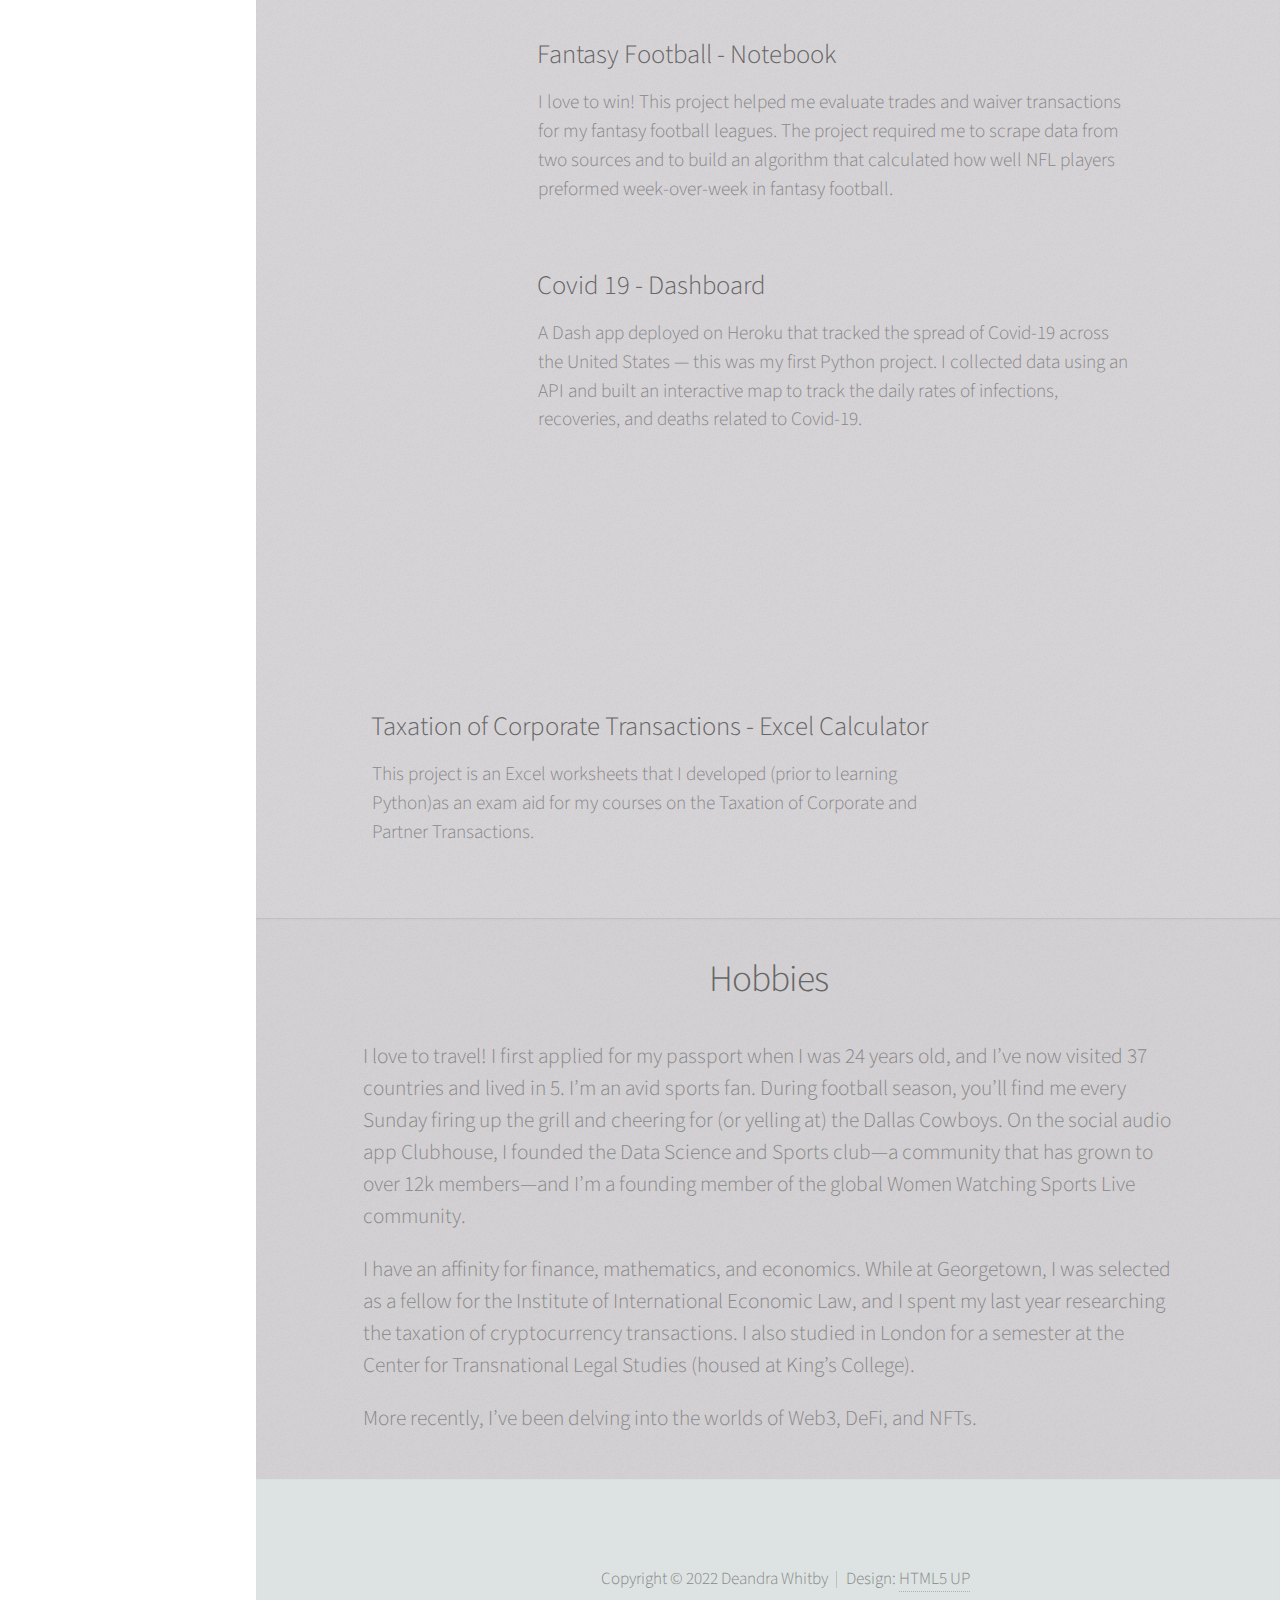
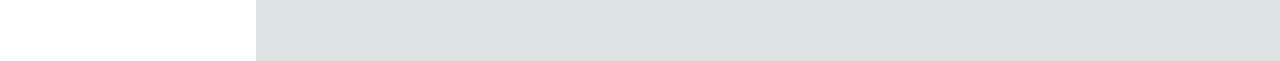
==== commit f9358d1f: "Site Updates" ====
--- a/index.html
+++ b/index.html
@@ -140,7 +140,7 @@
 										using an API and built an interactive map to track the daily rates of infections, recoveries, and deaths related to Covid-19.</p>
 								</article>
 								<!-- <article class="col-3 col-6-mobile work-item">
-									<a href="https://www.wwsportslive.club" class="image fit thumb" target="_blank"><img src="images/project5.png" alt="" /></a>
+									<a href="https://www.wwsportslive.club" class="image fit thumb" target="_blank"><img src="images/project5.png" alt=""></a>
 								</article>
 								<article class="col-9 col-12-mobile work-item">
 									<a href="https://www.wwsportslive.club"><h3>Women Watching Sports Live - Website</h3></a>
@@ -148,11 +148,10 @@
 										website built on HTML5 and CSS3. </p>
 								</article>	 -->
 								<article class="col-3 col-6-mobile work-item">
-									<a href="/files/ Tax Calculators.xlsx" download class="image fit thumb" target="_blank"><img src="/images/project6.png" alt="W3Schools"></a>
-									<!-- <a href="" class="image fit thumb" target="_blank"><img src="images/pic07.jpg" alt="" /></a> -->
-								</article>
-								<article class="col-9 col-12-mobile work-item">
-									<a href="/files/Tax Calculators.xlsx" download><h3>Taxation of Corporate Transactions - Excel Calculator</h3></a></a>
+									<a href="/files/ Tax Calculators.xlsx" download class="image fit thumb" target="_blank"><img src="/images/project6.png" alt="" />
+								</article>
+								<article class="col-9 col-12-mobile work-item">
+									<a href="/files/Tax Calculators.xlsx" download><h3>Taxation of Corporate Transactions - Excel Calculator</h3></a>
 									<p>This project is an Excel worksheets that I developed (prior to learning Python)as an exam aid for my courses on the Taxation of Corporate and 
 										Partner Transactions. </p>
 								</article>
--- a/assets/css/main.css
+++ b/assets/css/main.css
@@ -1,4 +1,4 @@
-@import url("fontawesome-all.min.css");
+/* @import url("fontawesome-all.min.css"); */
 @import url("https://fonts.googleapis.com/css?family=Source+Sans+Pro:300,300italic,400,600");
 
 /*
@@ -2606,18 +2606,18 @@
 
 				#main > section.two {
 					background-color: #f5fafa;
-					padding: 1em 0;
+					padding: 1em .5em;
 					
 				}
 	
 				#main > section.three {
 					background-color: #ecf1f1;
-					padding: 1em 0;
+					padding: 1em .5em;
 				}
 	
 				#main > section.four {
 					background-color: #e8edec;
-					padding: 1em 0;
+					padding: 1em .5em;
 				}
 
 	}
@@ -2654,6 +2654,7 @@
 
 			p.bio {
 				margin: -1em 0 2em 0;
+				padding: 0 0;
 				font-size: .8em;
 				line-height: 1.4em;
 				letter-spacing: .25px;
@@ -2682,7 +2683,7 @@
 				.work-item p {
 					font-size: 0.8em;
 					line-height: 1.5em;
-					margin: 0 0 -.5em 0;
+					margin: 0 0 2em 0;
 					text-align: left;
 				}
 
@@ -2693,6 +2694,8 @@
 				font-size: 1.25em;
 			}
 
+		
+
 		/* Main */
 
 			#main > section {
@@ -2709,18 +2712,18 @@
 
 			#main > section.two {
 				background-color: #f5fafa;
-				padding: 1em 0;
+				/* padding: 1em 1em; */
 				
 			}
 
 			#main > section.three {
 				background-color: #ecf1f1;
-				padding: 1em 1em;
+				/* padding: 1em 0; */
 			}
 
 			#main > section.four {
 				background-color: #e8edec;
-				padding: 1em 1em;
+				/* padding: 1em 1em; */
 			}
 
 		/* Footer */
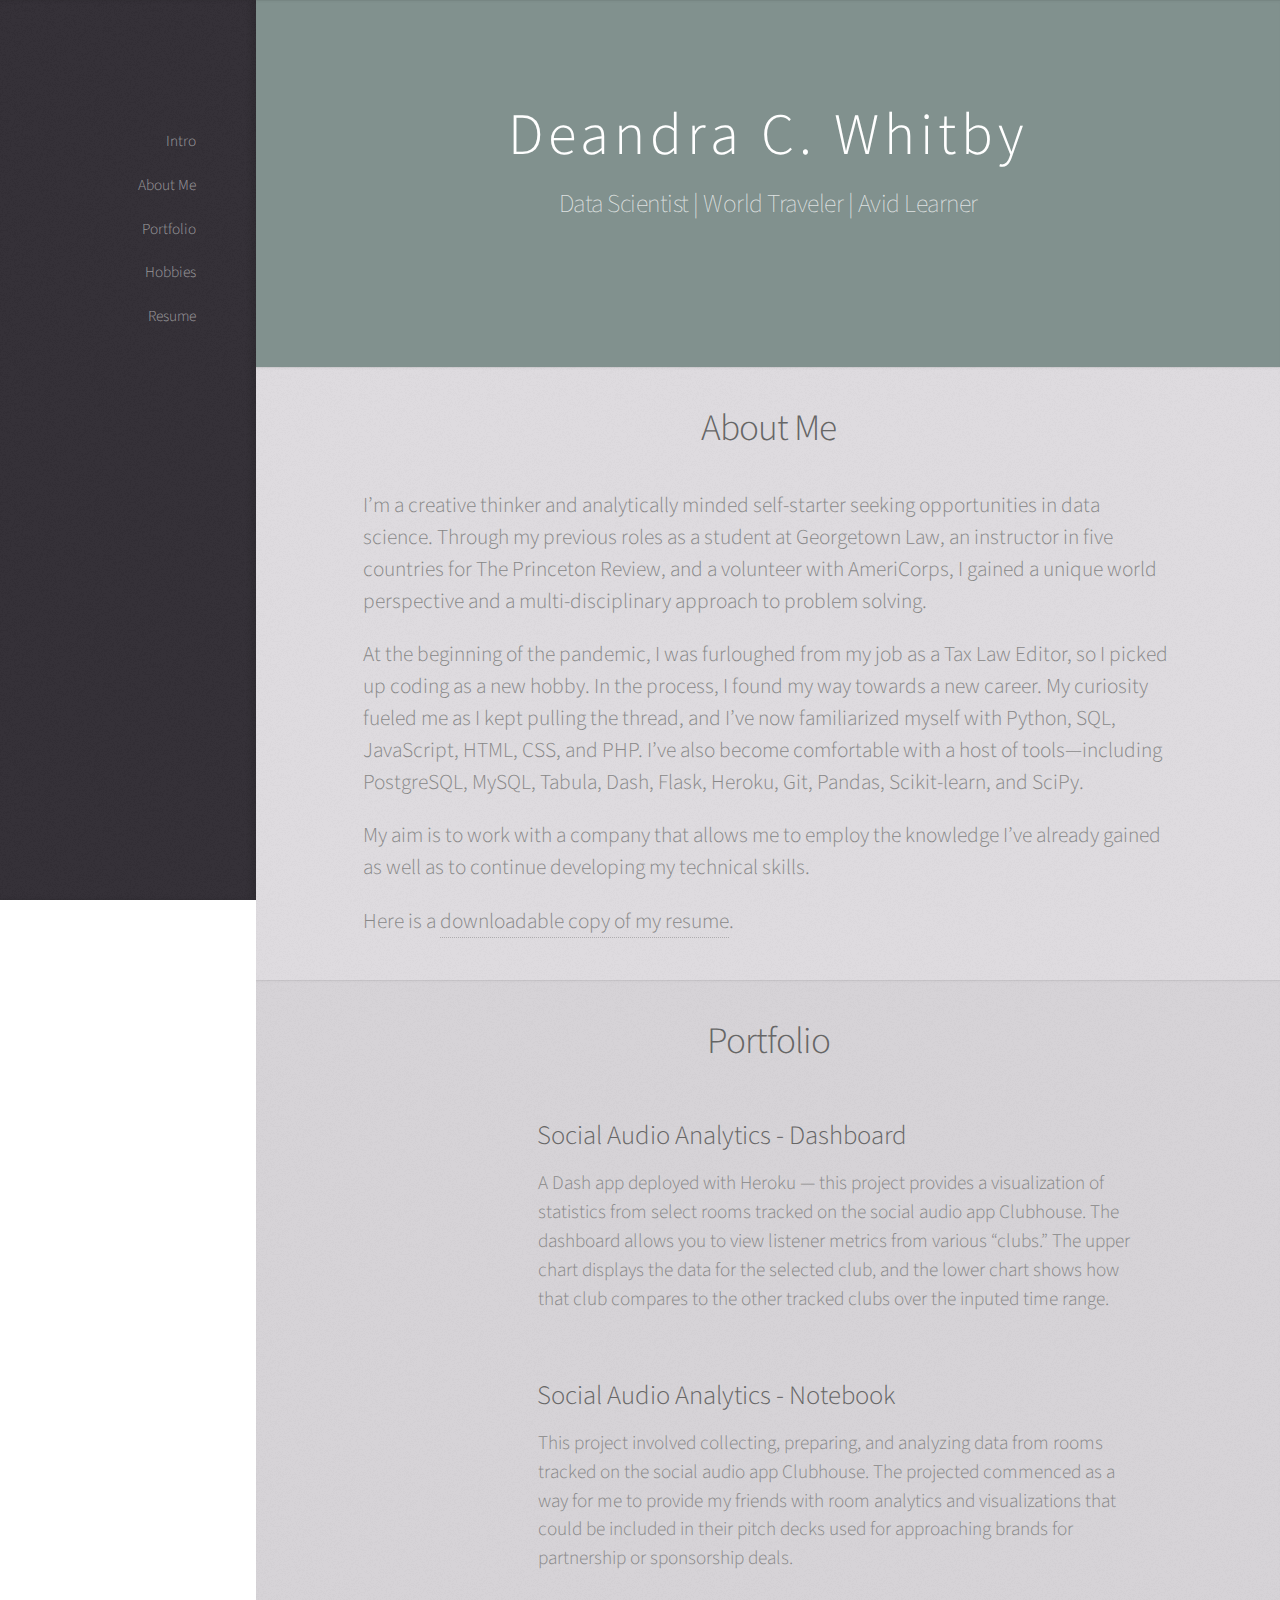
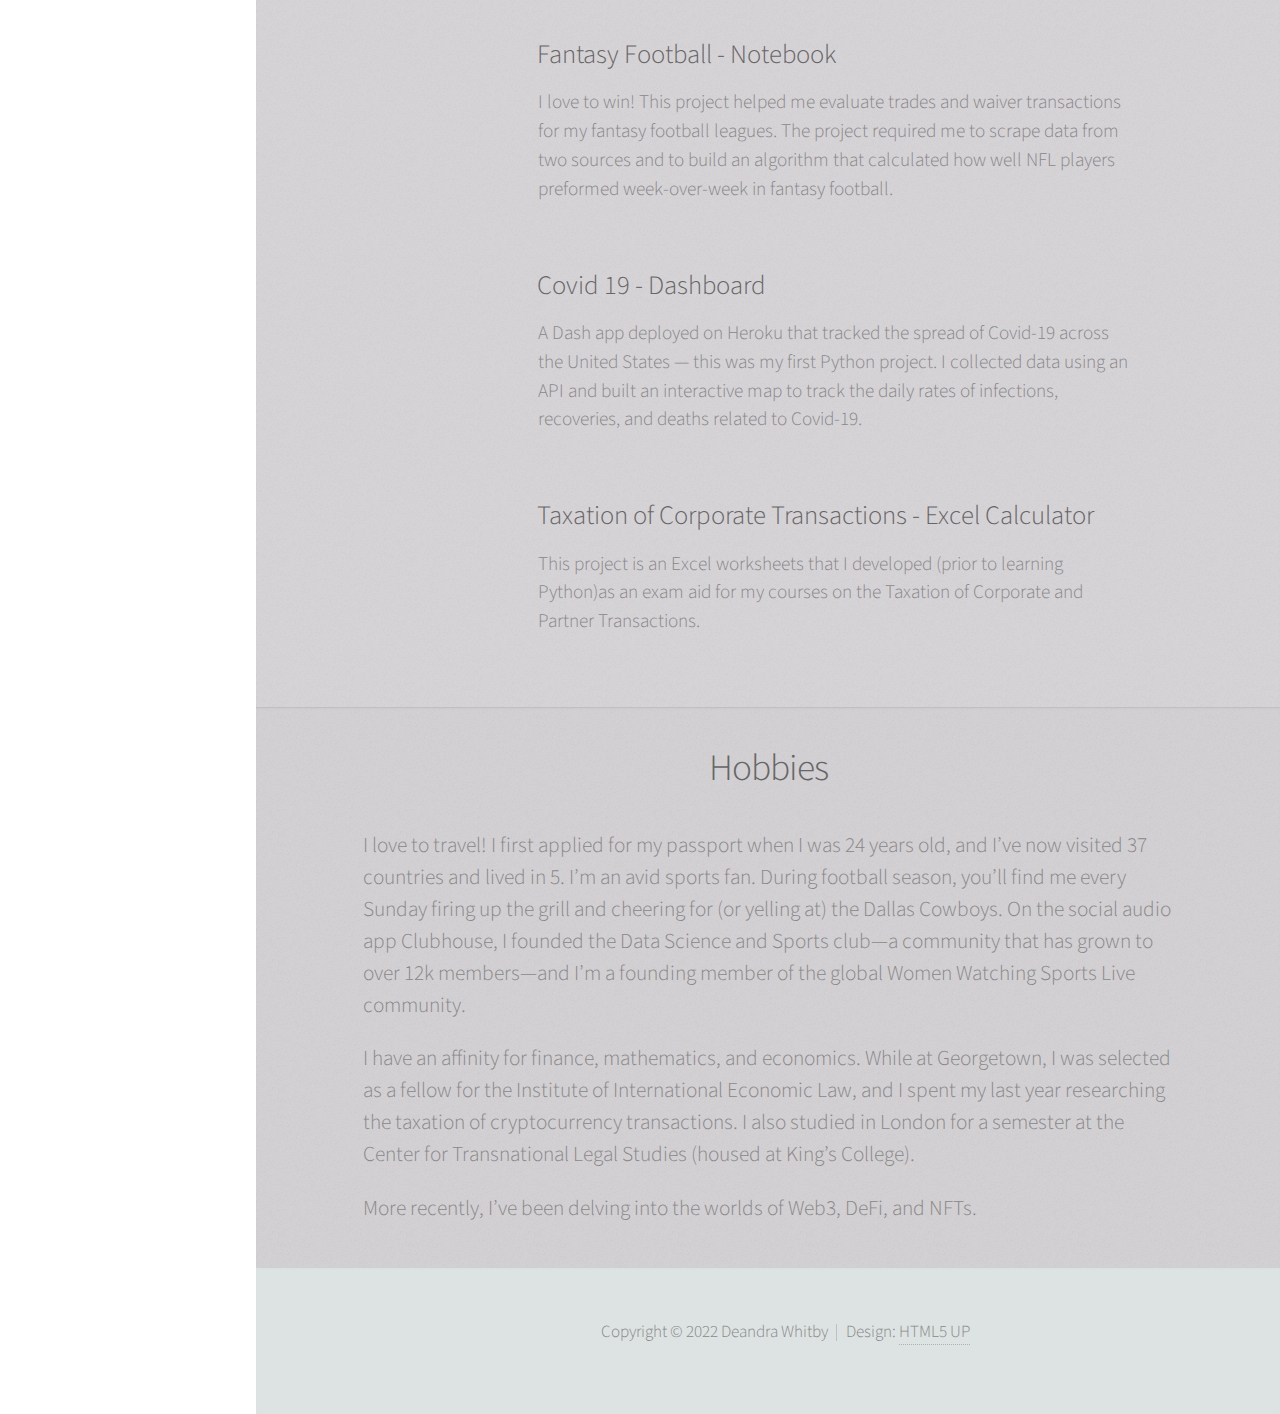
==== commit 6870c126: "Site Updates" ====
--- a/index.html
+++ b/index.html
@@ -108,6 +108,7 @@
 								<article class="col-3 col-6-mobile work-item">
 									<a href="https://social-audio-project.herokuapp.com/" class="image fit thumb" target="_blank"><img src="images/project1.png" alt="" /></a>									
 								</article>
+								
 								<article class="col-9 col-12-mobile work-item">
 									<a href="https://social-audio-project.herokuapp.com/"><h3>Social Audio Analytics - Dashboard</h3></a>
 									<p>A Dash app deployed with Heroku — this project provides a visualization of statistics from select rooms tracked on the social audio app 
@@ -148,7 +149,7 @@
 										website built on HTML5 and CSS3. </p>
 								</article>	 -->
 								<article class="col-3 col-6-mobile work-item">
-									<a href="/files/ Tax Calculators.xlsx" download class="image fit thumb" target="_blank"><img src="/images/project6.png" alt="" />
+									<a href="/files/ Tax Calculators.xlsx" download class="image fit thumb" target="_blank"><img src="/images/project6.png" alt="" /></a>
 								</article>
 								<article class="col-9 col-12-mobile work-item">
 									<a href="/files/Tax Calculators.xlsx" download><h3>Taxation of Corporate Transactions - Excel Calculator</h3></a>
@@ -186,12 +187,12 @@
 			<div id="footer">
 
 				<!-- Social Icons -->
-				<ul class="icons">
+				<!-- <ul class="icons">
 					<li><a href="https://www.linkedin.com/in/deandrawhitby/" class="icon brands fa-linkedin"><span class="label">LinkedIn</span></a></li>
 					<li><a href="https://github.com/deoncarlette/Portfolio" class="icon brands fa-github"><span class="label">GitHub</span></a></li>
 					<li><a href="https://gitlab.com/deoncarlette" class="icon brands fa-gitlab"><span class="label">GitLab</span></a></li>
 					<li><a href="mailto:dw@deandrawhitby.com" class="icon solid fa-envelope"><span class="label">Email</span></a></li>
-				</ul>
+				</ul> -->
 
 				<!-- Copyright -->
 					<ul class="copyright">
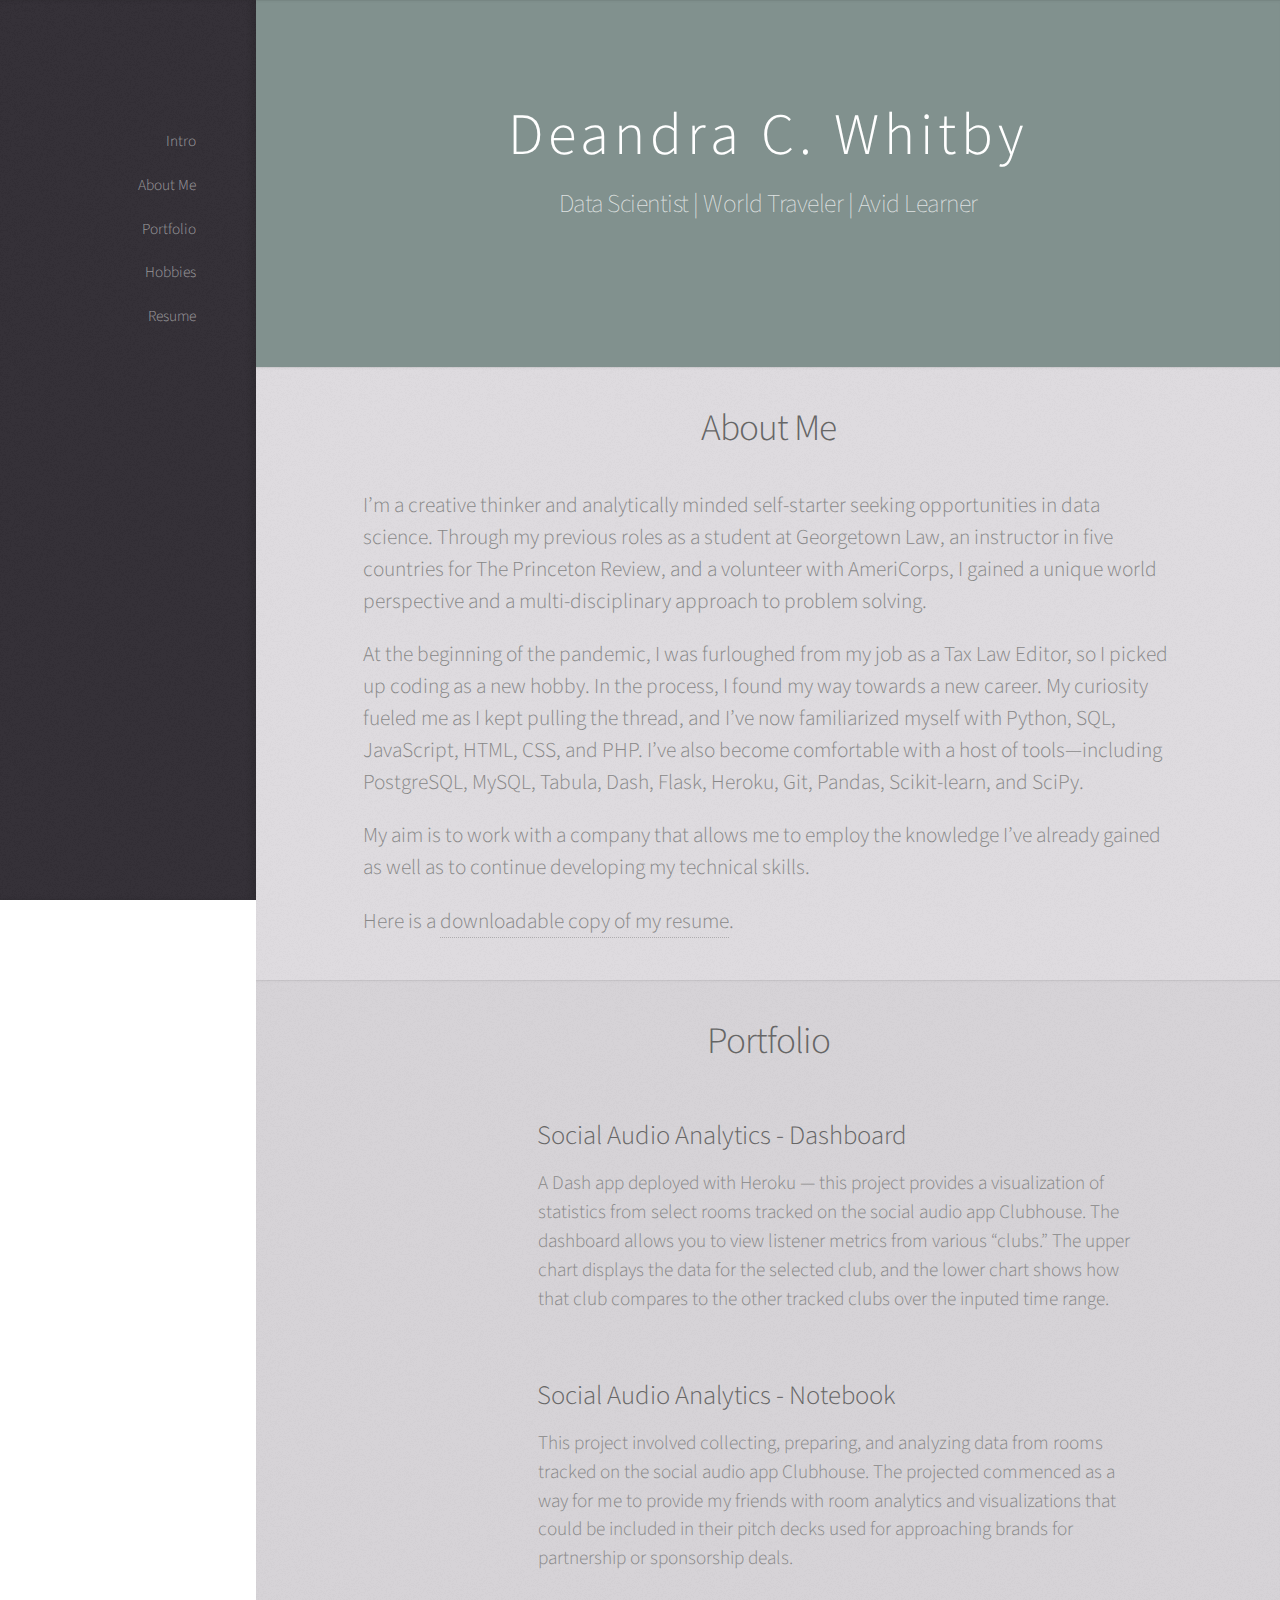
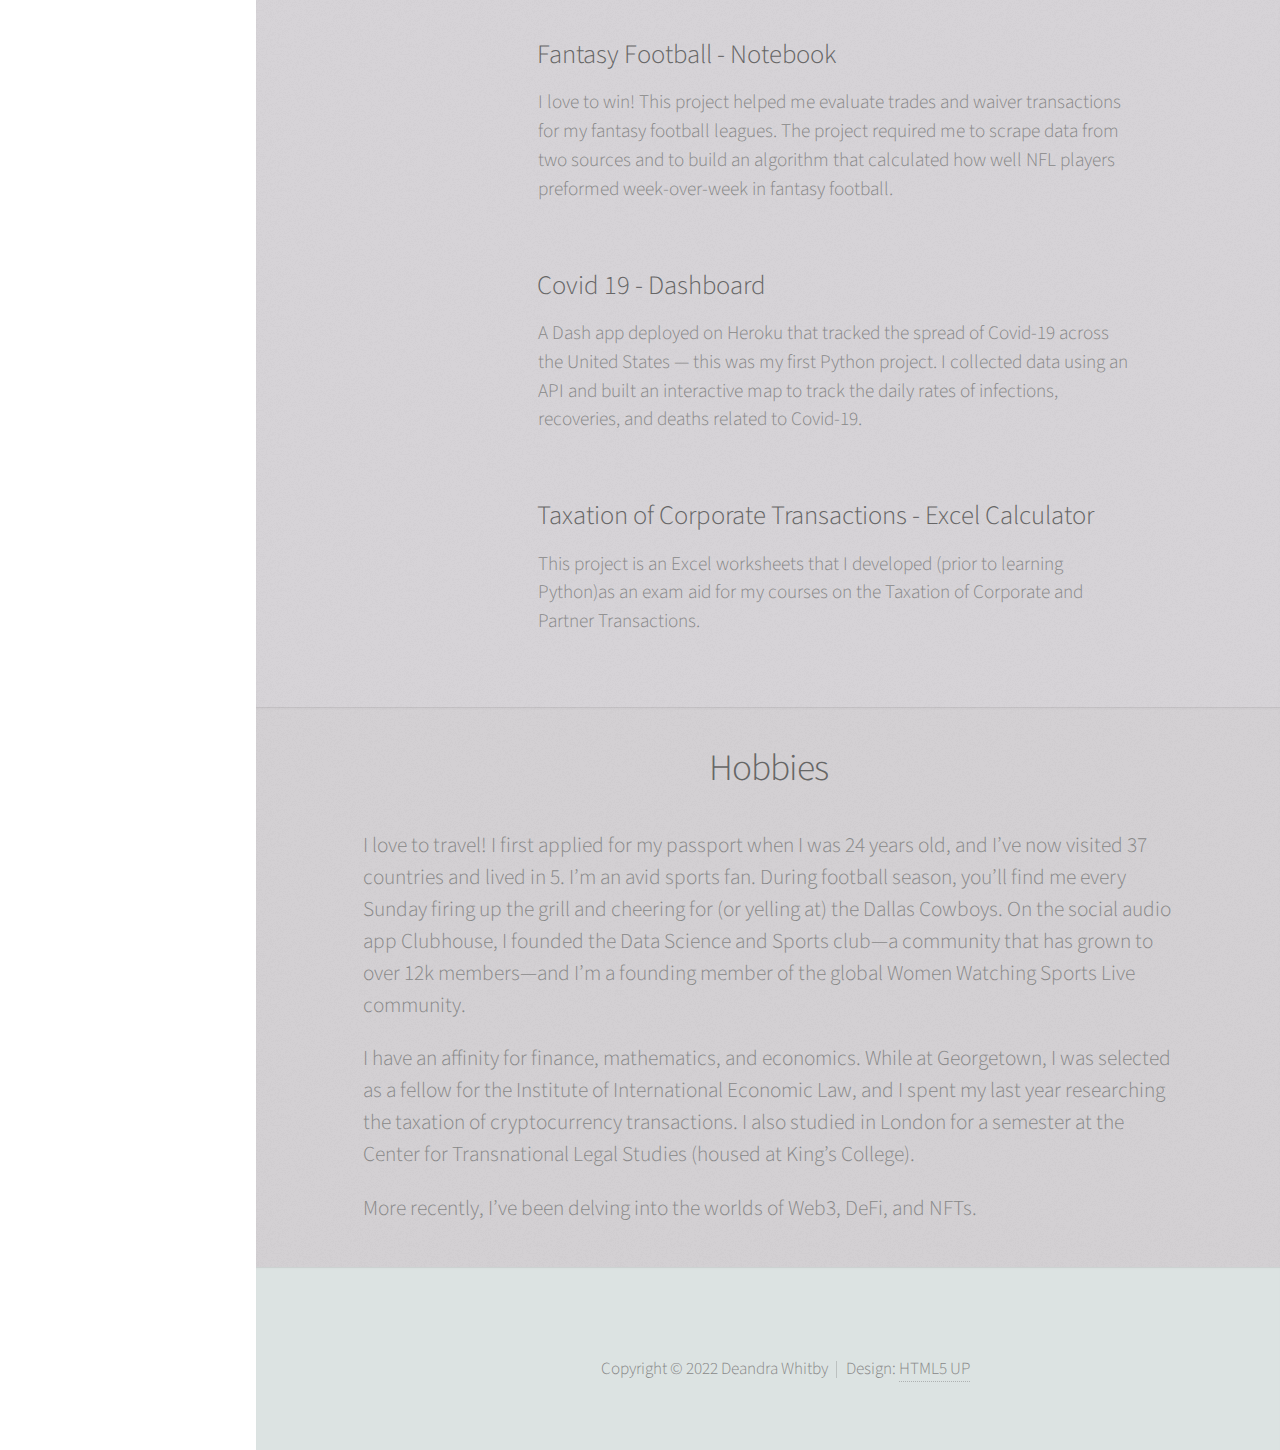
==== commit 13506984: "Site Updates" ====
--- a/index.html
+++ b/index.html
@@ -187,12 +187,12 @@
 			<div id="footer">
 
 				<!-- Social Icons -->
-				<!-- <ul class="icons">
+				<ul class="icons">
 					<li><a href="https://www.linkedin.com/in/deandrawhitby/" class="icon brands fa-linkedin"><span class="label">LinkedIn</span></a></li>
 					<li><a href="https://github.com/deoncarlette/Portfolio" class="icon brands fa-github"><span class="label">GitHub</span></a></li>
 					<li><a href="https://gitlab.com/deoncarlette" class="icon brands fa-gitlab"><span class="label">GitLab</span></a></li>
 					<li><a href="mailto:dw@deandrawhitby.com" class="icon solid fa-envelope"><span class="label">Email</span></a></li>
-				</ul> -->
+				</ul>
 
 				<!-- Copyright -->
 					<ul class="copyright">
--- a/assets/css/main.css
+++ b/assets/css/main.css
@@ -2060,7 +2060,6 @@
 				}
 
 					#nav ul li a.active span:before {
-						/* color: #e27689; */
 						color: #0F4C81
 					}
 
@@ -2263,13 +2262,6 @@
 			#main {
 				margin-left: 20%;
 			}
-
-		/* Header */
-
-		
-	
-
-
 	}
 
 /* Normal */
@@ -2671,19 +2663,21 @@
 			}
 
 				.work-item .image {
-					margin: 1em 0 0 50%;
+					margin: .25em 0 0 50%;
+					padding: 0 0 0 0;
 				}
 
 				.work-item h3 {
 					font-size: 1em;
 					margin: 0 0 0.5em 0;
+					padding: 0 0 0 0;
 					text-align: center;
 				}
 
 				.work-item p {
 					font-size: 0.8em;
 					line-height: 1.5em;
-					margin: 0 0 2em 0;
+					margin: 0 0 1em 0;
 					text-align: left;
 				}
 
@@ -2693,8 +2687,6 @@
 				width: 2em;
 				font-size: 1.25em;
 			}
-
-		
 
 		/* Main */
 
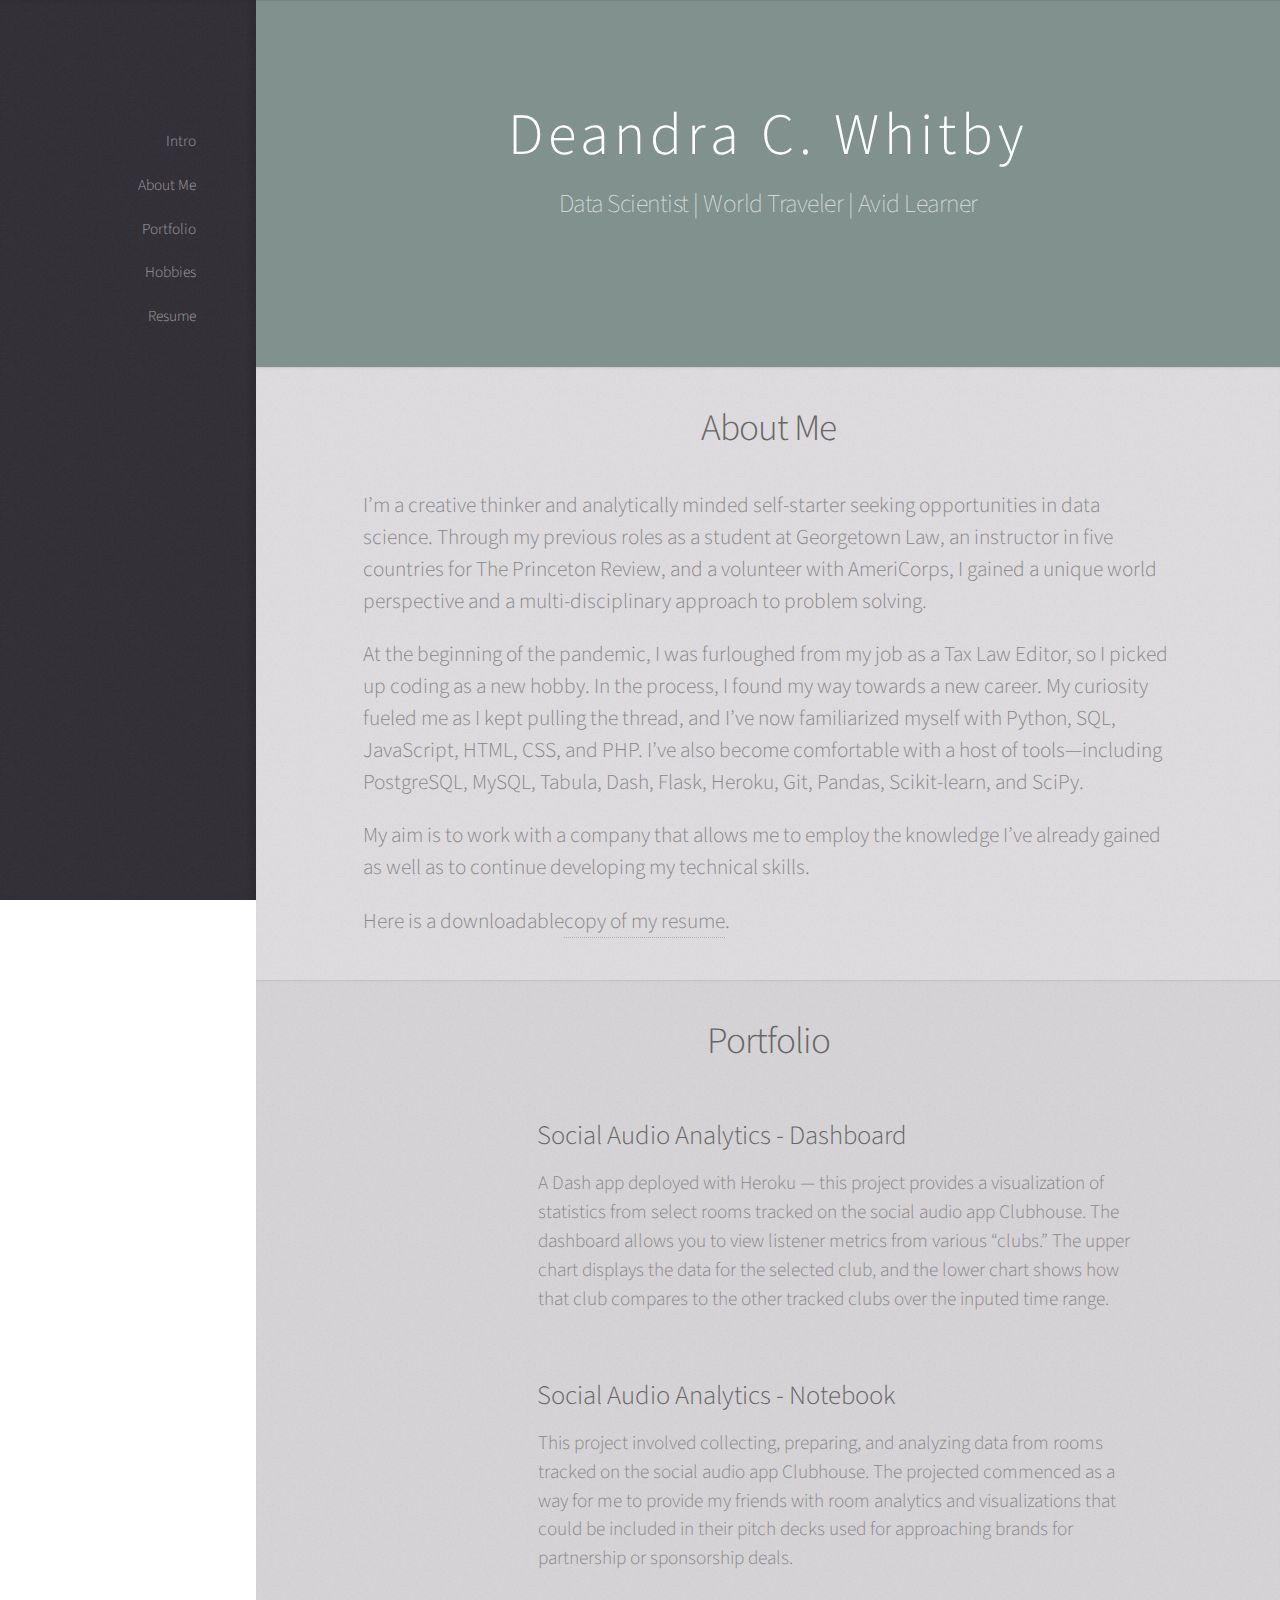
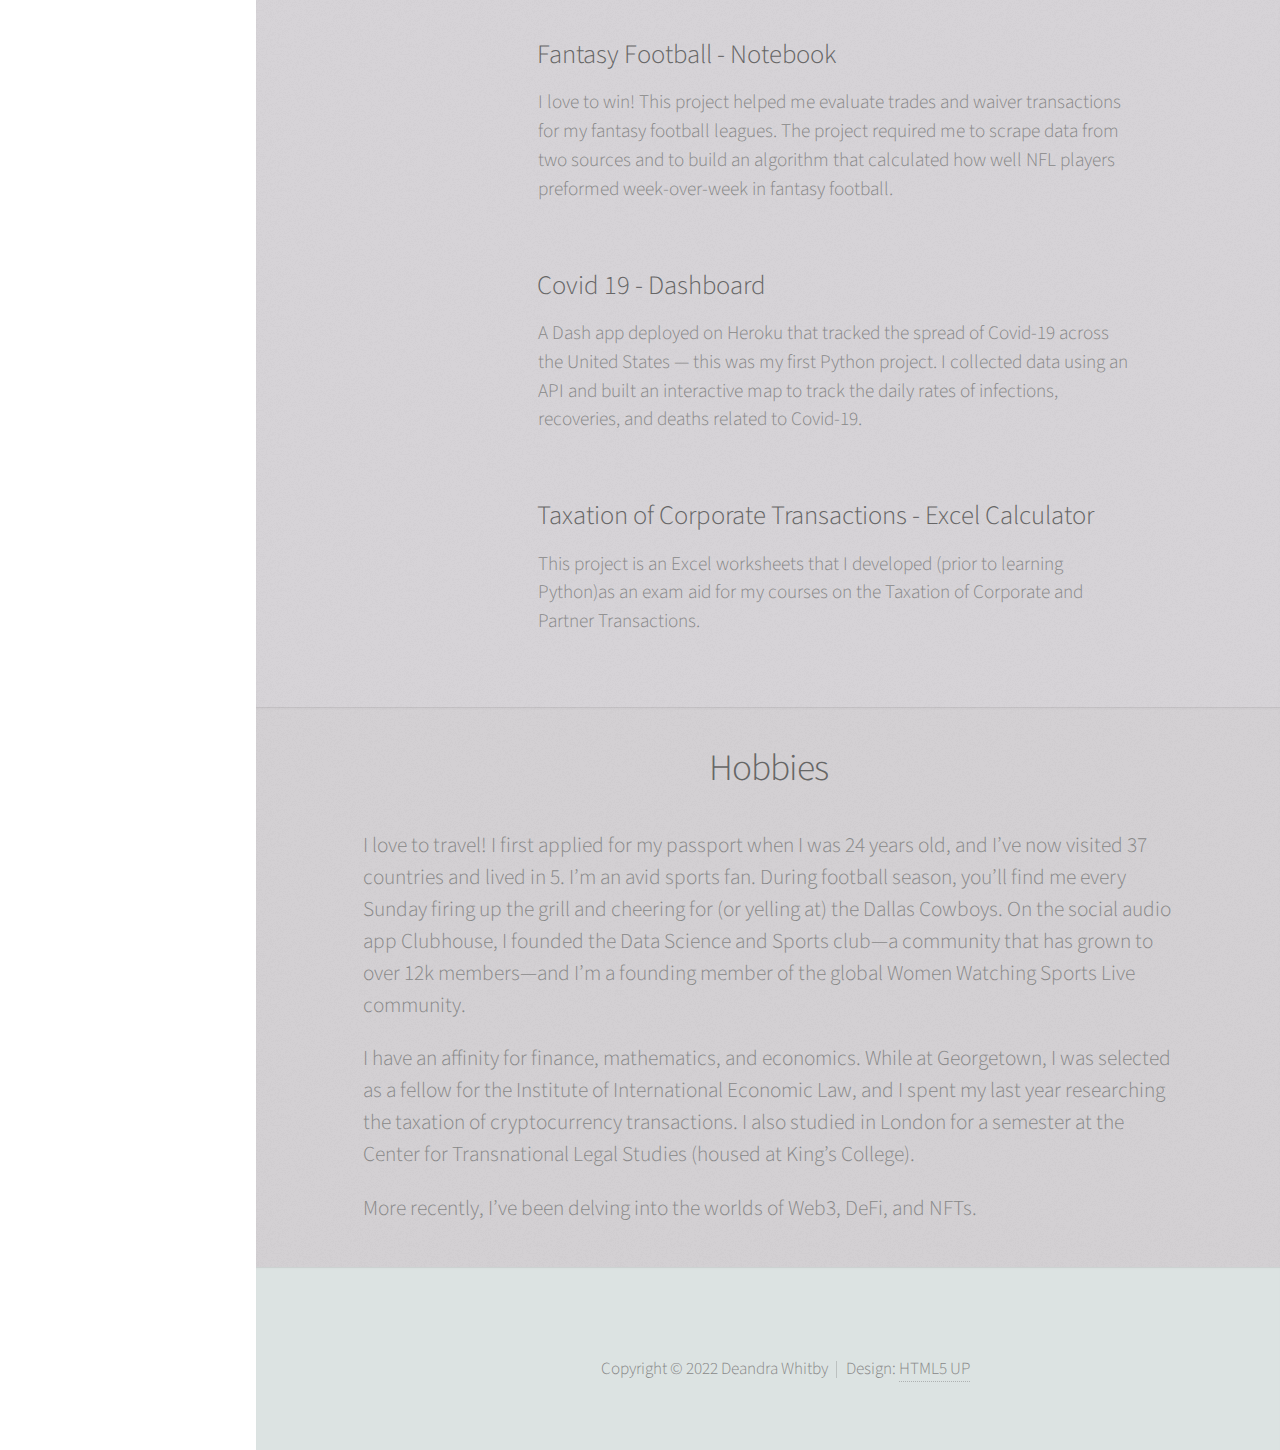
==== commit 8ed85145: "Resume Update" ====
--- a/index.html
+++ b/index.html
@@ -32,7 +32,7 @@
 								<li><a href="#about" id="about-link"><span class="icon solid fa-user">About Me</span></a></li>
 								<li><a href="#portfolio" id="portfolio-link"><span class="icon solid fa-th">Portfolio</span></a></li>
 								<li><a href="#hobbies" id="hobbies-link"><span class="icon solid fa-football">Hobbies</span></a></li>
-								<li><a href="/files/resume.pdf" download id="hobbies-link"><span class="icon solid fa-file-arrow-down">Resume</span></a></li>
+								<li><a href="/files/whitby_resume.pdf" download id="resume-link"><span class="icon solid fa-file-arrow-down">Resume</span></a></li>
 								<!-- <li><a href="#contact" id="contact-link"><span class="icon solid fa-envelope">Contact</span></a></li> -->
 							</ul>
 						</nav>
@@ -86,7 +86,7 @@
 								MySQL, Tabula, Dash, Flask, Heroku, Git, Pandas, Scikit-learn, and SciPy.</p>
 							<p class="bio">My aim is to work with a company that allows me to employ the knowledge I’ve already gained as well as to continue 
 								developing my technical skills. </p>
-							<p class="bio">Here is a <a href="/files/resume.pdf" download>downloadable copy of my resume</a>.</p>
+							<p class="bio">Here is a downloadable<a href="/files/whitby_resume.pdf" download>copy of my resume</a>.</p>
 						</div>
 					</section>
 
